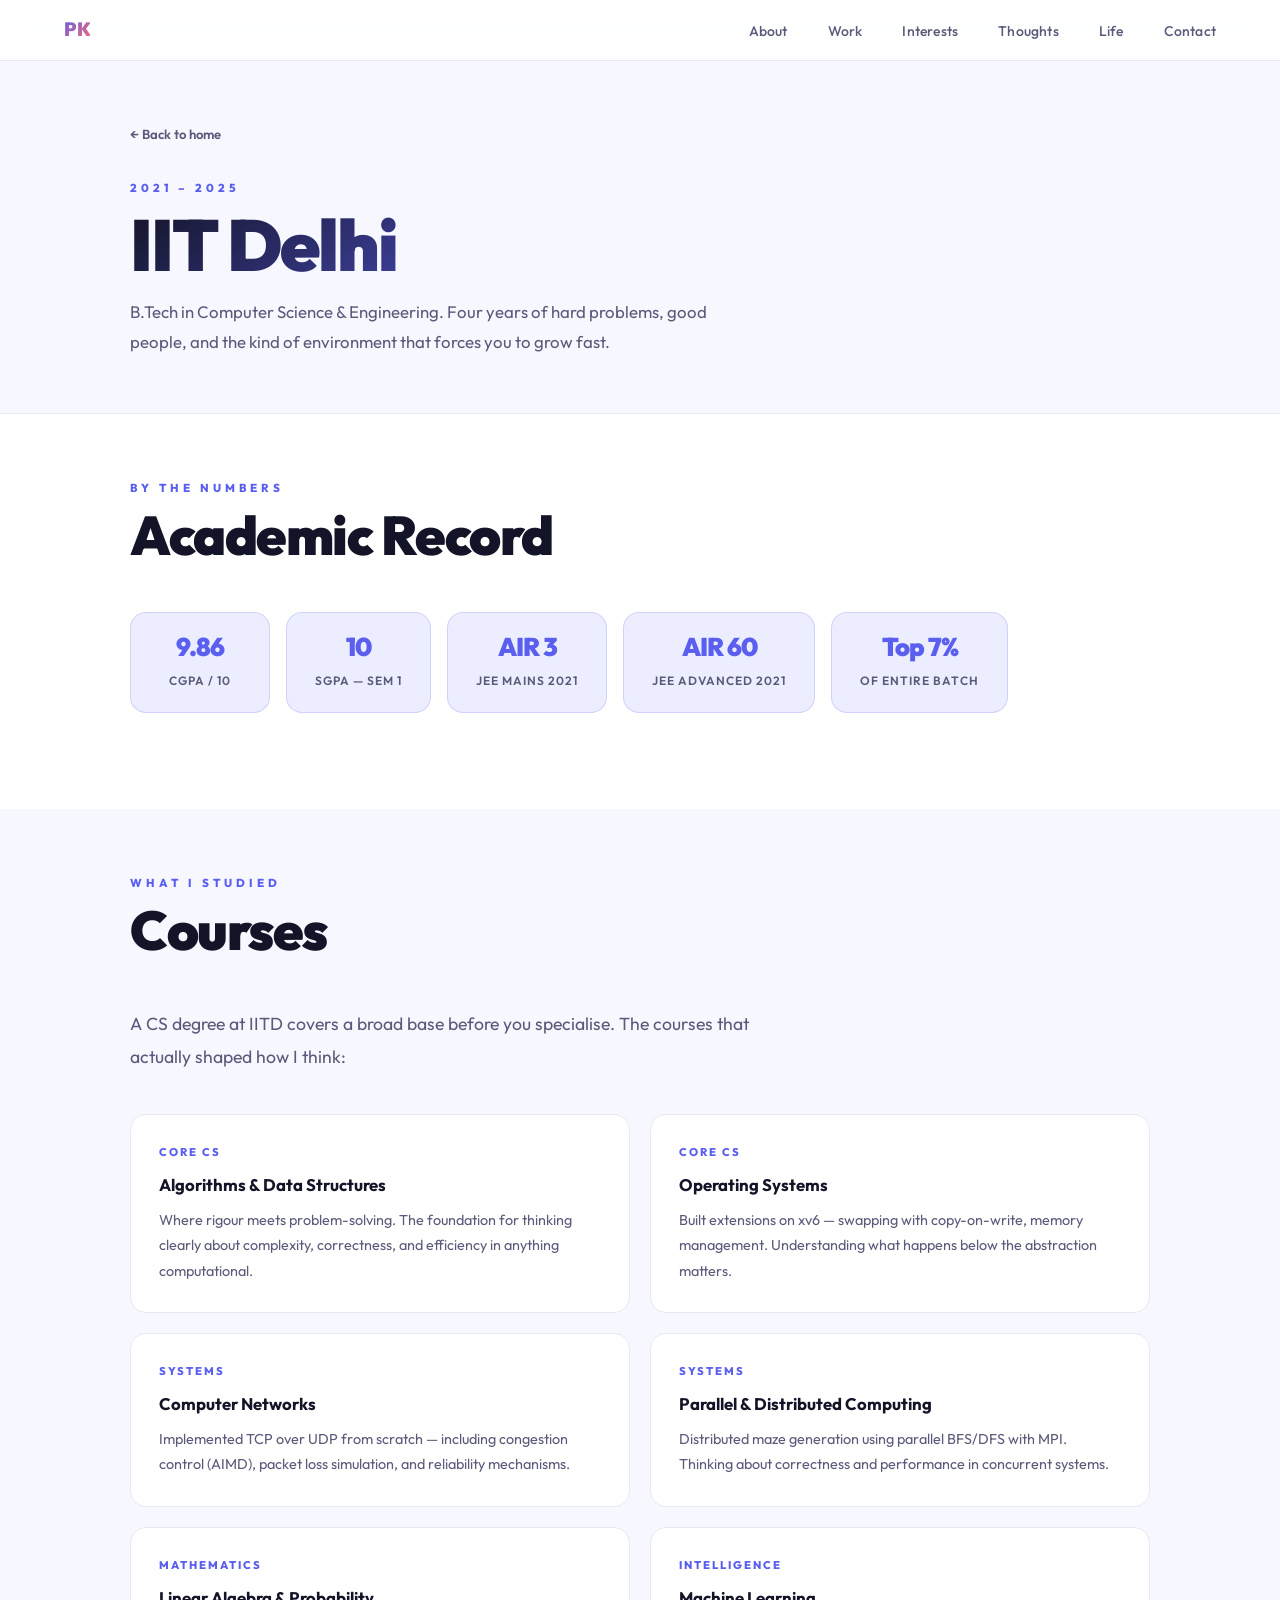
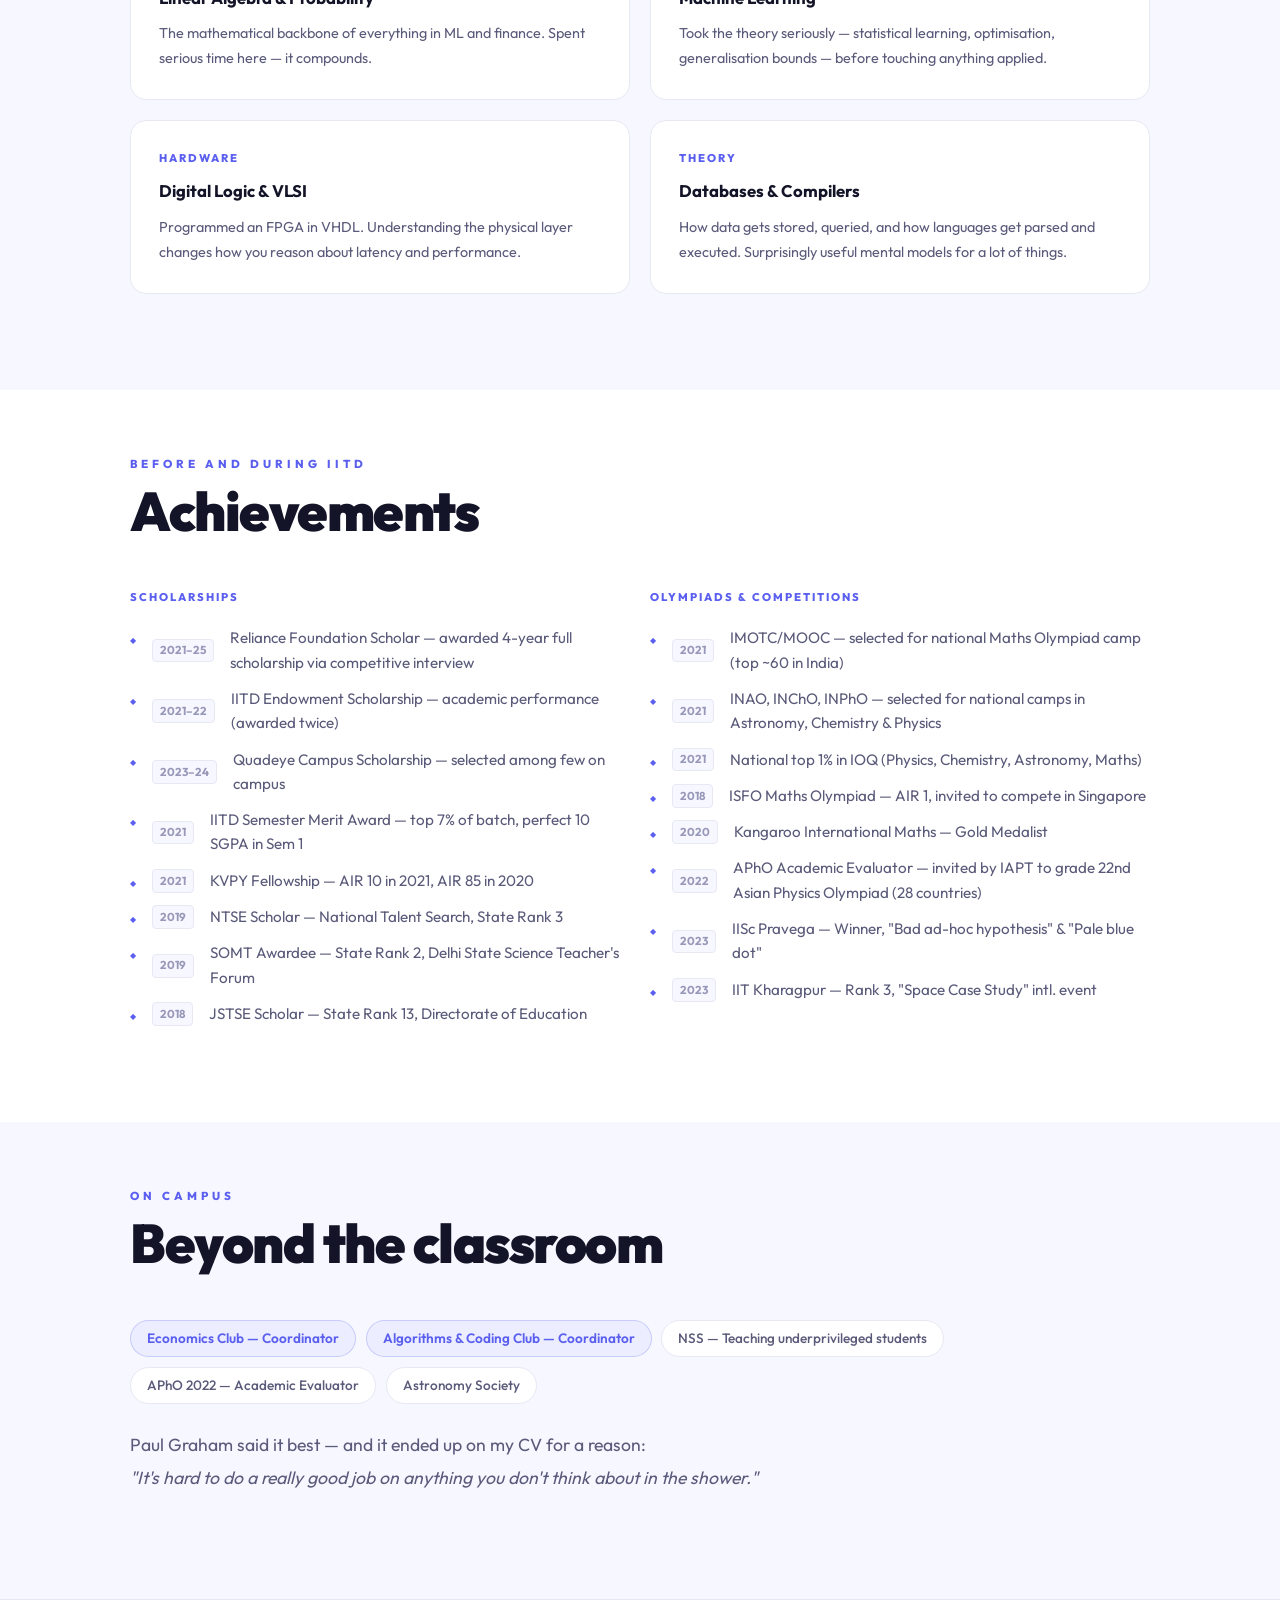
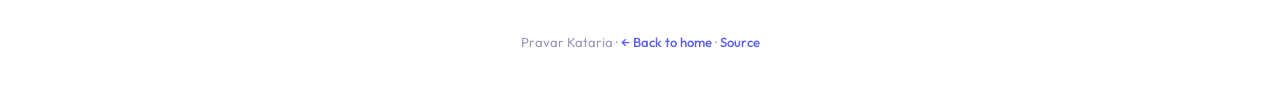
==== iitd.html @ 6df991cb "Add detail pages: iitd, optiver, poker, gaming + fix Amsterdam internship" ====
<!DOCTYPE html>
<html lang="en">
<head>
    <meta charset="UTF-8">
    <meta name="viewport" content="width=device-width, initial-scale=1.0">
    <title>IIT Delhi — Pravar Kataria</title>
    <link rel="preconnect" href="https://fonts.googleapis.com">
    <link rel="preconnect" href="https://fonts.gstatic.com" crossorigin>
    <link href="https://fonts.googleapis.com/css2?family=Outfit:wght@300;400;500;600;700;800;900&family=Lora:ital,wght@0,400;1,400&display=swap" rel="stylesheet">
    <link rel="stylesheet" href="styles.css">
</head>
<body>

    <nav class="navbar navbar--scrolled" id="navbar">
        <a href="index.html" class="nav-logo">PK</a>
        <ul class="nav-links" id="navLinks">
            <li><a href="index.html#about">About</a></li>
            <li><a href="index.html#work">Work</a></li>
            <li><a href="index.html#interests">Interests</a></li>
            <li><a href="index.html#thoughts">Thoughts</a></li>
            <li><a href="index.html#life">Life</a></li>
            <li><a href="index.html#contact">Contact</a></li>
        </ul>
        <button class="nav-toggle" id="navToggle"><span></span><span></span><span></span></button>
    </nav>

    <div class="detail-hero">
        <div class="container">
            <a href="index.html" class="back-link">← Back to home</a>
            <div class="detail-hero-eyebrow">2021 – 2025</div>
            <h1 class="detail-hero-title">IIT Delhi</h1>
            <p class="detail-hero-sub">B.Tech in Computer Science & Engineering. Four years of hard problems, good people, and the kind of environment that forces you to grow fast.</p>
        </div>
    </div>

    <!-- NUMBERS -->
    <div class="detail-section">
        <div class="container">
            <div class="section-eyebrow">By the numbers</div>
            <h2 class="section-heading">Academic Record</h2>
            <div class="stat-row">
                <div class="stat-chip reveal">
                    <span class="stat-chip-val">9.86</span>
                    <span class="stat-chip-label">CGPA / 10</span>
                </div>
                <div class="stat-chip reveal">
                    <span class="stat-chip-val">10</span>
                    <span class="stat-chip-label">SGPA — Sem 1</span>
                </div>
                <div class="stat-chip reveal">
                    <span class="stat-chip-val">AIR 3</span>
                    <span class="stat-chip-label">JEE Mains 2021</span>
                </div>
                <div class="stat-chip reveal">
                    <span class="stat-chip-val">AIR 60</span>
                    <span class="stat-chip-label">JEE Advanced 2021</span>
                </div>
                <div class="stat-chip reveal">
                    <span class="stat-chip-val">Top 7%</span>
                    <span class="stat-chip-label">of entire batch</span>
                </div>
            </div>
        </div>
    </div>

    <!-- COURSES -->
    <div class="detail-section-alt">
        <div class="container">
            <div class="section-eyebrow">What I studied</div>
            <h2 class="section-heading">Courses</h2>
            <p class="detail-lead">A CS degree at IITD covers a broad base before you specialise. The courses that actually shaped how I think:</p>

            <div class="detail-grid-2">
                <div class="detail-card reveal">
                    <div class="detail-card-label">Core CS</div>
                    <h3>Algorithms & Data Structures</h3>
                    <p>Where rigour meets problem-solving. The foundation for thinking clearly about complexity, correctness, and efficiency in anything computational.</p>
                </div>
                <div class="detail-card reveal">
                    <div class="detail-card-label">Core CS</div>
                    <h3>Operating Systems</h3>
                    <p>Built extensions on xv6 — swapping with copy-on-write, memory management. Understanding what happens below the abstraction matters.</p>
                </div>
                <div class="detail-card reveal">
                    <div class="detail-card-label">Systems</div>
                    <h3>Computer Networks</h3>
                    <p>Implemented TCP over UDP from scratch — including congestion control (AIMD), packet loss simulation, and reliability mechanisms.</p>
                </div>
                <div class="detail-card reveal">
                    <div class="detail-card-label">Systems</div>
                    <h3>Parallel & Distributed Computing</h3>
                    <p>Distributed maze generation using parallel BFS/DFS with MPI. Thinking about correctness and performance in concurrent systems.</p>
                </div>
                <div class="detail-card reveal">
                    <div class="detail-card-label">Mathematics</div>
                    <h3>Linear Algebra & Probability</h3>
                    <p>The mathematical backbone of everything in ML and finance. Spent serious time here — it compounds.</p>
                </div>
                <div class="detail-card reveal">
                    <div class="detail-card-label">Intelligence</div>
                    <h3>Machine Learning</h3>
                    <p>Took the theory seriously — statistical learning, optimisation, generalisation bounds — before touching anything applied.</p>
                </div>
                <div class="detail-card reveal">
                    <div class="detail-card-label">Hardware</div>
                    <h3>Digital Logic & VLSI</h3>
                    <p>Programmed an FPGA in VHDL. Understanding the physical layer changes how you reason about latency and performance.</p>
                </div>
                <div class="detail-card reveal">
                    <div class="detail-card-label">Theory</div>
                    <h3>Databases & Compilers</h3>
                    <p>How data gets stored, queried, and how languages get parsed and executed. Surprisingly useful mental models for a lot of things.</p>
                </div>
            </div>
        </div>
    </div>

    <!-- ACHIEVEMENTS -->
    <div class="detail-section">
        <div class="container">
            <div class="section-eyebrow">Before and during IITD</div>
            <h2 class="section-heading">Achievements</h2>
            <div class="detail-grid-2">
                <div>
                    <p class="detail-card-label" style="margin-bottom:1.25rem;">Scholarships</p>
                    <ul class="achievement-list">
                        <li><span class="ach-year">2021–25</span>Reliance Foundation Scholar — awarded 4-year full scholarship via competitive interview</li>
                        <li><span class="ach-year">2021–22</span>IITD Endowment Scholarship — academic performance (awarded twice)</li>
                        <li><span class="ach-year">2023–24</span>Quadeye Campus Scholarship — selected among few on campus</li>
                        <li><span class="ach-year">2021</span>IITD Semester Merit Award — top 7% of batch, perfect 10 SGPA in Sem 1</li>
                        <li><span class="ach-year">2021</span>KVPY Fellowship — AIR 10 in 2021, AIR 85 in 2020</li>
                        <li><span class="ach-year">2019</span>NTSE Scholar — National Talent Search, State Rank 3</li>
                        <li><span class="ach-year">2019</span>SOMT Awardee — State Rank 2, Delhi State Science Teacher's Forum</li>
                        <li><span class="ach-year">2018</span>JSTSE Scholar — State Rank 13, Directorate of Education</li>
                    </ul>
                </div>
                <div>
                    <p class="detail-card-label" style="margin-bottom:1.25rem;">Olympiads & Competitions</p>
                    <ul class="achievement-list">
                        <li><span class="ach-year">2021</span>IMOTC/MOOC — selected for national Maths Olympiad camp (top ~60 in India)</li>
                        <li><span class="ach-year">2021</span>INAO, INChO, INPhO — selected for national camps in Astronomy, Chemistry & Physics</li>
                        <li><span class="ach-year">2021</span>National top 1% in IOQ (Physics, Chemistry, Astronomy, Maths)</li>
                        <li><span class="ach-year">2018</span>ISFO Maths Olympiad — AIR 1, invited to compete in Singapore</li>
                        <li><span class="ach-year">2020</span>Kangaroo International Maths — Gold Medalist</li>
                        <li><span class="ach-year">2022</span>APhO Academic Evaluator — invited by IAPT to grade 22nd Asian Physics Olympiad (28 countries)</li>
                        <li><span class="ach-year">2023</span>IISc Pravega — Winner, "Bad ad-hoc hypothesis" &amp; "Pale blue dot"</li>
                        <li><span class="ach-year">2023</span>IIT Kharagpur — Rank 3, "Space Case Study" intl. event</li>
                    </ul>
                </div>
            </div>
        </div>
    </div>

    <!-- ACTIVITIES -->
    <div class="detail-section-alt">
        <div class="container">
            <div class="section-eyebrow">On campus</div>
            <h2 class="section-heading">Beyond the classroom</h2>
            <div class="pill-list">
                <span class="pill pill-accent">Economics Club — Coordinator</span>
                <span class="pill pill-accent">Algorithms & Coding Club — Coordinator</span>
                <span class="pill">NSS — Teaching underprivileged students</span>
                <span class="pill">APhO 2022 — Academic Evaluator</span>
                <span class="pill">Astronomy Society</span>
            </div>
            <p class="detail-lead" style="margin-top:1rem;">Paul Graham said it best — and it ended up on my CV for a reason:<br><em>"It's hard to do a really good job on anything you don't think about in the shower."</em></p>
        </div>
    </div>

    <footer class="footer">
        <p>Pravar Kataria · <a href="index.html">← Back to home</a> · <a href="https://github.com/Sovi11/portfolio" target="_blank" rel="noopener">Source</a></p>
    </footer>

    <script>
        document.getElementById('navToggle').addEventListener('click', () => {
            document.getElementById('navLinks').classList.toggle('open');
            document.getElementById('navToggle').classList.toggle('open');
        });
        const obs = new IntersectionObserver(entries => {
            entries.forEach((e, i) => { if (e.isIntersecting) { setTimeout(() => e.target.classList.add('revealed'), i * 70); obs.unobserve(e.target); } });
        }, { threshold: 0.1 });
        document.querySelectorAll('.reveal').forEach(el => obs.observe(el));
    </script>
</body>
</html>
---- styles.css ----
/* ==============================================
   RESET & BASE
   ============================================== */
*, *::before, *::after { box-sizing: border-box; margin: 0; padding: 0; }

html {
    scroll-behavior: smooth;
    font-size: 16px;
    -webkit-font-smoothing: antialiased;
}

:root {
    --bg:           #ffffff;
    --bg-tint:      #F6F7FF;
    --bg-contact:   #FFF8F5;

    --primary:      #5B5FEF;
    --primary-soft: #ECEEFF;
    --primary-glow: rgba(91, 95, 239, 0.18);

    --coral:        #FF6B6B;
    --coral-soft:   rgba(255, 107, 107, 0.12);

    --mint:         #00C9A7;
    --mint-soft:    rgba(0, 201, 167, 0.15);

    --amber:        #FFB347;

    --text:         #141428;
    --text-muted:   #5A5A7A;
    --text-light:   #9898B8;

    --border:       #E8E8F4;
    --border-hover: #C4C4E8;

    --radius-sm:    10px;
    --radius:       16px;
    --radius-lg:    24px;

    --shadow-sm:    0 2px 12px rgba(91, 95, 239, 0.07);
    --shadow:       0 6px 28px rgba(91, 95, 239, 0.10);
    --shadow-hover: 0 12px 44px rgba(91, 95, 239, 0.18);

    --font:         'Outfit', sans-serif;
    --font-serif:   'Lora', serif;

    --nav-h:        72px;
}

body {
    font-family: var(--font);
    background: var(--bg);
    color: var(--text);
    line-height: 1.65;
    overflow-x: hidden;
}

/* ==============================================
   NAVBAR
   ============================================== */
.navbar {
    position: fixed;
    inset: 0 0 auto 0;
    z-index: 900;
    display: flex;
    align-items: center;
    justify-content: space-between;
    height: var(--nav-h);
    padding: 0 4rem;
    transition: background 0.35s ease, box-shadow 0.35s ease, height 0.35s ease;
}

.navbar--scrolled {
    height: 60px;
    background: rgba(255, 255, 255, 0.88);
    backdrop-filter: blur(18px);
    -webkit-backdrop-filter: blur(18px);
    box-shadow: 0 1px 0 var(--border);
}

.nav-logo {
    font-size: 1.2rem;
    font-weight: 900;
    letter-spacing: -0.5px;
    text-decoration: none;
    background: linear-gradient(135deg, var(--primary) 0%, var(--coral) 100%);
    -webkit-background-clip: text;
    -webkit-text-fill-color: transparent;
    background-clip: text;
}

.nav-links {
    display: flex;
    list-style: none;
    gap: 2.5rem;
}

.nav-links a {
    text-decoration: none;
    font-size: 0.875rem;
    font-weight: 500;
    color: var(--text-muted);
    letter-spacing: 0.2px;
    transition: color 0.2s;
    position: relative;
}

.nav-links a::after {
    content: '';
    position: absolute;
    bottom: -3px;
    left: 0;
    width: 0;
    height: 2px;
    background: var(--primary);
    border-radius: 2px;
    transition: width 0.25s ease;
}

.nav-links a:hover { color: var(--primary); }
.nav-links a:hover::after { width: 100%; }

.nav-toggle {
    display: none;
    flex-direction: column;
    gap: 5px;
    background: none;
    border: none;
    cursor: pointer;
    padding: 4px;
}

.nav-toggle span {
    display: block;
    width: 22px;
    height: 2px;
    background: var(--text);
    border-radius: 2px;
    transition: transform 0.3s ease, opacity 0.3s ease;
}

.nav-toggle.open span:nth-child(1) { transform: translateY(7px) rotate(45deg); }
.nav-toggle.open span:nth-child(2) { opacity: 0; }
.nav-toggle.open span:nth-child(3) { transform: translateY(-7px) rotate(-45deg); }

/* ==============================================
   HERO
   ============================================== */
.hero {
    min-height: 100vh;
    display: flex;
    align-items: center;
    justify-content: center;
    position: relative;
    overflow: hidden;
    padding: calc(var(--nav-h) + 2rem) 2rem 5rem;
}

/* Animated colour blobs */
.hero-blobs {
    position: absolute;
    inset: 0;
    pointer-events: none;
    z-index: 0;
}

.blob {
    position: absolute;
    border-radius: 50%;
    filter: blur(90px);
    animation: blobFloat 12s ease-in-out infinite;
}

.blob-1 {
    width: 700px; height: 700px;
    background: radial-gradient(circle, rgba(91,95,239,0.22), transparent 65%);
    top: -220px; right: -180px;
    animation-delay: 0s;
    animation-duration: 14s;
}
.blob-2 {
    width: 500px; height: 500px;
    background: radial-gradient(circle, rgba(255,107,107,0.18), transparent 65%);
    bottom: -150px; left: -100px;
    animation-delay: -5s;
    animation-duration: 11s;
}
.blob-3 {
    width: 350px; height: 350px;
    background: radial-gradient(circle, rgba(0,201,167,0.16), transparent 65%);
    top: 45%; left: 35%;
    animation-delay: -9s;
    animation-duration: 9s;
}

@keyframes blobFloat {
    0%, 100% { transform: translate(0,0) scale(1); }
    33%       { transform: translate(40px,-40px) scale(1.06); }
    66%       { transform: translate(-30px,25px) scale(0.94); }
}

.hero-content {
    position: relative;
    z-index: 1;
    text-align: center;
    max-width: 860px;
}

.hero-eyebrow {
    font-size: 0.8rem;
    font-weight: 700;
    letter-spacing: 4px;
    text-transform: uppercase;
    color: var(--primary);
    margin-bottom: 1.25rem;
    opacity: 0;
    animation: riseUp 0.8s cubic-bezier(.22,1,.36,1) 0.15s forwards;
}

.hero-name {
    font-size: clamp(4rem, 10vw, 7.5rem);
    font-weight: 900;
    line-height: 0.95;
    letter-spacing: -3px;
    background: linear-gradient(145deg, #141428 0%, var(--primary) 45%, var(--coral) 100%);
    -webkit-background-clip: text;
    -webkit-text-fill-color: transparent;
    background-clip: text;
    margin-bottom: 1.5rem;
    opacity: 0;
    animation: riseUp 0.9s cubic-bezier(.22,1,.36,1) 0.3s forwards;
}

.hero-role-wrap {
    display: inline-flex;
    align-items: center;
    gap: 0.75rem;
    background: var(--primary-soft);
    border: 1px solid rgba(91,95,239,0.2);
    border-radius: 50px;
    padding: 0.5rem 1.25rem;
    margin-bottom: 1.75rem;
    opacity: 0;
    animation: riseUp 0.8s cubic-bezier(.22,1,.36,1) 0.5s forwards;
}

.hero-role-badge {
    font-size: 0.875rem;
    font-weight: 700;
    color: var(--primary);
}

.hero-role-divider {
    color: var(--border-hover);
    font-weight: 300;
}

.hero-role-company {
    font-size: 0.875rem;
    font-weight: 500;
    color: var(--text-muted);
}

.hero-tagline {
    font-family: var(--font-serif);
    font-size: clamp(1rem, 2vw, 1.2rem);
    color: var(--text-muted);
    line-height: 1.85;
    margin-bottom: 2.75rem;
    opacity: 0;
    animation: riseUp 0.8s cubic-bezier(.22,1,.36,1) 0.65s forwards;
}

.hero-tagline em { color: var(--text); font-style: italic; }

.hero-actions {
    display: flex;
    gap: 1rem;
    justify-content: center;
    flex-wrap: wrap;
    opacity: 0;
    animation: riseUp 0.8s cubic-bezier(.22,1,.36,1) 0.8s forwards;
}

/* Buttons */
.btn {
    display: inline-flex;
    align-items: center;
    gap: 0.5rem;
    padding: 0.875rem 2rem;
    border-radius: 50px;
    font-family: var(--font);
    font-size: 0.9rem;
    font-weight: 600;
    text-decoration: none;
    transition: all 0.28s cubic-bezier(.22,1,.36,1);
    cursor: pointer;
    border: none;
}

.btn-primary {
    background: linear-gradient(135deg, var(--primary), #8B5CF6);
    color: #fff;
    box-shadow: 0 8px 28px rgba(91,95,239,0.32);
}

.btn-primary:hover {
    transform: translateY(-3px);
    box-shadow: 0 14px 36px rgba(91,95,239,0.44);
}

.btn-outline {
    background: transparent;
    color: var(--text);
    border: 2px solid var(--border);
}

.btn-outline:hover {
    border-color: var(--primary);
    color: var(--primary);
    transform: translateY(-3px);
    background: var(--primary-soft);
}

/* Scroll hint */
.hero-scroll-hint {
    position: absolute;
    bottom: 2rem;
    left: 50%;
    transform: translateX(-50%);
    display: flex;
    flex-direction: column;
    align-items: center;
    gap: 0.5rem;
    opacity: 0;
    animation: fadeIn 1s ease 1.4s forwards;
}

.hero-scroll-hint span {
    font-size: 0.65rem;
    letter-spacing: 4px;
    text-transform: uppercase;
    color: var(--text-light);
}

.scroll-bar {
    width: 1px;
    height: 48px;
    background: linear-gradient(to bottom, var(--primary), transparent);
    animation: scrollPulse 2.2s ease-in-out infinite;
}

@keyframes scrollPulse {
    0%,100% { transform: scaleY(1); opacity: 0.9; }
    50%      { transform: scaleY(0.4); opacity: 0.3; }
}

/* ==============================================
   SECTIONS — shared
   ============================================== */
.section { padding: 7rem 2rem; }
.section-tinted { background: var(--bg-tint); }
.section-contact { background: linear-gradient(160deg, var(--primary-soft) 0%, var(--bg-contact) 100%); }

.container {
    max-width: 1020px;
    margin: 0 auto;
}

.section-eyebrow {
    font-size: 0.72rem;
    font-weight: 800;
    letter-spacing: 4px;
    text-transform: uppercase;
    color: var(--primary);
    margin-bottom: 0.6rem;
}

.section-heading {
    font-size: clamp(2.2rem, 5vw, 3.4rem);
    font-weight: 900;
    letter-spacing: -1.5px;
    color: var(--text);
    margin-bottom: 3rem;
    line-height: 1.05;
}

.section-lead {
    font-size: 1.075rem;
    color: var(--text-muted);
    max-width: 580px;
    line-height: 1.85;
    margin-bottom: 3rem;
    margin-top: -1.5rem;
}

/* Scroll reveal */
.reveal {
    opacity: 0;
    transform: translateY(28px);
    transition: opacity 0.6s cubic-bezier(.22,1,.36,1), transform 0.6s cubic-bezier(.22,1,.36,1);
}

.reveal.revealed {
    opacity: 1;
    transform: translateY(0);
}

/* ==============================================
   ABOUT
   ============================================== */
.about-layout {
    display: grid;
    grid-template-columns: 1.6fr 1fr;
    gap: 4rem;
    align-items: start;
}

.about-body p {
    font-size: 1.05rem;
    color: var(--text-muted);
    line-height: 1.9;
    margin-bottom: 1.3rem;
}

.about-body p:last-child { margin-bottom: 0; }

.about-cards {
    display: flex;
    flex-direction: column;
    gap: 1rem;
}

.info-card {
    display: flex;
    align-items: center;
    gap: 1rem;
    background: var(--bg);
    border: 1px solid var(--border);
    border-radius: var(--radius);
    padding: 1.25rem 1.4rem;
    transition: all 0.3s cubic-bezier(.22,1,.36,1);
}

.info-card:hover {
    border-color: var(--primary);
    box-shadow: var(--shadow);
    transform: translateX(6px);
}

.info-card-icon { font-size: 1.4rem; flex-shrink: 0; }

.info-card-title {
    font-size: 0.95rem;
    font-weight: 700;
    color: var(--text);
    margin-bottom: 0.15rem;
}

.info-card-sub {
    font-size: 0.8rem;
    color: var(--text-muted);
}

/* ==============================================
   TIMELINE
   ============================================== */
.timeline {
    display: flex;
    flex-direction: column;
    gap: 0;
}

.tl-item {
    display: grid;
    grid-template-columns: 32px 1fr;
    gap: 0 1.5rem;
    position: relative;
}

.tl-spine {
    display: flex;
    flex-direction: column;
    align-items: center;
    padding-top: 6px;
}

.tl-dot {
    width: 14px;
    height: 14px;
    border-radius: 50%;
    background: var(--text-light);
    border: 2px solid var(--bg-tint);
    flex-shrink: 0;
    box-shadow: 0 0 0 3px rgba(150,150,200,0.15);
    transition: all 0.3s ease;
    z-index: 1;
}

.tl-dot-active {
    background: var(--primary);
    box-shadow: 0 0 0 4px rgba(91,95,239,0.2);
}

.tl-dot-edu {
    background: var(--mint);
    box-shadow: 0 0 0 4px var(--mint-soft);
}

.tl-line {
    width: 2px;
    flex: 1;
    min-height: 1.5rem;
    background: linear-gradient(to bottom, var(--border), transparent);
    margin: 4px 0;
}

.tl-card {
    background: var(--bg);
    border: 1px solid var(--border);
    border-radius: var(--radius);
    padding: 1.75rem 2rem;
    margin-bottom: 1.5rem;
    transition: all 0.3s cubic-bezier(.22,1,.36,1);
}

.tl-card:hover {
    border-color: var(--primary);
    box-shadow: var(--shadow-hover);
    transform: translateX(4px);
}

.tl-item:hover .tl-dot { transform: scale(1.25); }

.tl-header {
    display: flex;
    justify-content: space-between;
    align-items: flex-start;
    gap: 1rem;
    margin-bottom: 0.6rem;
    flex-wrap: wrap;
}

.tl-header > div {
    display: flex;
    align-items: center;
    gap: 0.75rem;
    flex-wrap: wrap;
}

.tl-company {
    font-size: 0.78rem;
    font-weight: 800;
    text-transform: uppercase;
    letter-spacing: 1.5px;
    color: var(--primary);
}

.tl-company-edu { color: var(--mint); }

.tl-location {
    font-size: 0.76rem;
    color: var(--text-light);
    background: var(--primary-soft);
    padding: 0.2rem 0.7rem;
    border-radius: 50px;
}

.tl-period {
    font-size: 0.78rem;
    color: var(--text-light);
    white-space: nowrap;
}

.tl-role {
    font-size: 1.15rem;
    font-weight: 700;
    color: var(--text);
    margin-bottom: 0.3rem;
}

.tl-team {
    font-size: 0.85rem;
    font-weight: 600;
    color: var(--mint);
    margin-bottom: 0.75rem;
}

.tl-desc {
    font-size: 0.93rem;
    color: var(--text-muted);
    line-height: 1.75;
}

/* ==============================================
   INTERESTS
   ============================================== */
.interests-grid {
    display: grid;
    grid-template-columns: repeat(3, 1fr);
    gap: 1.5rem;
}

.interest-card {
    background: var(--bg);
    border: 1px solid var(--border);
    border-radius: var(--radius-lg);
    padding: 2.25rem 2rem;
    transition: all 0.35s cubic-bezier(.22,1,.36,1);
}

.interest-card:hover {
    border-color: var(--primary);
    box-shadow: var(--shadow-hover);
    transform: translateY(-6px);
}

.interest-card-highlight {
    background: linear-gradient(145deg, var(--primary-soft) 0%, #fff 80%);
    border-color: rgba(91,95,239,0.25);
}

.interest-glyph {
    font-size: 2rem;
    color: var(--primary);
    margin-bottom: 1.25rem;
    display: block;
    line-height: 1;
}

.interest-card h3 {
    font-size: 1.1rem;
    font-weight: 700;
    color: var(--text);
    margin-bottom: 0.8rem;
}

.interest-card p {
    font-size: 0.92rem;
    color: var(--text-muted);
    line-height: 1.8;
}

/* ==============================================
   BLOG / THOUGHTS
   ============================================== */
.blog-grid {
    display: grid;
    grid-template-columns: repeat(3, 1fr);
    gap: 1.5rem;
}

.blog-card {
    background: var(--bg);
    border: 1px solid var(--border);
    border-radius: var(--radius);
    padding: 1.75rem;
    display: flex;
    flex-direction: column;
    gap: 0.85rem;
    transition: all 0.3s cubic-bezier(.22,1,.36,1);
    cursor: default;
}

.blog-card:hover {
    border-color: var(--coral);
    box-shadow: 0 10px 40px rgba(255,107,107,0.12);
    transform: translateY(-5px);
}

.blog-tag {
    display: inline-block;
    font-size: 0.68rem;
    font-weight: 800;
    letter-spacing: 2px;
    text-transform: uppercase;
    color: var(--coral);
    background: var(--coral-soft);
    padding: 0.22rem 0.75rem;
    border-radius: 50px;
    width: fit-content;
}

.blog-card h3 {
    font-size: 1rem;
    font-weight: 700;
    color: var(--text);
    line-height: 1.45;
}

.blog-card p {
    font-size: 0.875rem;
    color: var(--text-muted);
    line-height: 1.75;
    flex: 1;
}

.blog-arrow {
    font-size: 1.1rem;
    color: var(--text-light);
    transition: transform 0.2s ease, color 0.2s ease;
    margin-top: auto;
}

.blog-card:hover .blog-arrow {
    transform: translateX(5px);
    color: var(--coral);
}

/* ==============================================
   HOBBIES / LIFE
   ============================================== */
.hobbies-grid {
    display: grid;
    grid-template-columns: repeat(4, 1fr);
    gap: 1.25rem;
}

.hobby-card {
    background: var(--bg);
    border: 1px solid var(--border);
    border-radius: var(--radius);
    padding: 1.75rem 1.5rem;
    text-align: center;
    transition: all 0.3s cubic-bezier(.22,1,.36,1);
}

.hobby-card:hover {
    border-color: var(--primary);
    box-shadow: var(--shadow);
    transform: translateY(-5px);
}

.hobby-emoji {
    font-size: 2.25rem;
    margin-bottom: 0.9rem;
    display: block;
}

.hobby-card h3 {
    font-size: 0.95rem;
    font-weight: 700;
    color: var(--text);
    margin-bottom: 0.5rem;
}

.hobby-card p {
    font-size: 0.82rem;
    color: var(--text-muted);
    line-height: 1.65;
}

/* ==============================================
   CONTACT
   ============================================== */
.contact-box {
    background: rgba(255,255,255,0.75);
    border: 1px solid var(--border);
    border-radius: var(--radius);
    padding: 1.75rem 2rem;
    margin-bottom: 2.5rem;
    display: flex;
    flex-direction: column;
    gap: 1.1rem;
    backdrop-filter: blur(8px);
}

.contact-row {
    display: flex;
    align-items: center;
    gap: 1rem;
    flex-wrap: wrap;
}

.contact-key {
    font-size: 0.72rem;
    font-weight: 800;
    text-transform: uppercase;
    letter-spacing: 2px;
    color: var(--text-light);
    min-width: 55px;
}

.contact-val {
    font-family: 'Courier New', 'Courier', monospace;
    font-size: 0.9rem;
    color: var(--text);
    background: var(--bg-tint);
    border: 1px solid var(--border);
    border-radius: var(--radius-sm);
    padding: 0.3rem 0.8rem;
    letter-spacing: 0.5px;
}

.contact-hint {
    font-size: 0.75rem;
    color: var(--text-light);
    font-style: italic;
}

.socials {
    display: flex;
    gap: 0.875rem;
    flex-wrap: wrap;
}

.social-pill {
    display: inline-flex;
    align-items: center;
    gap: 0.55rem;
    padding: 0.7rem 1.4rem;
    background: rgba(255,255,255,0.85);
    border: 1px solid var(--border);
    border-radius: 50px;
    text-decoration: none;
    color: var(--text-muted);
    font-size: 0.875rem;
    font-weight: 600;
    transition: all 0.25s cubic-bezier(.22,1,.36,1);
    backdrop-filter: blur(6px);
}

.social-pill:hover {
    border-color: var(--primary);
    color: var(--primary);
    background: var(--primary-soft);
    transform: translateY(-3px);
    box-shadow: 0 6px 20px rgba(91,95,239,0.15);
}

/* ==============================================
   DETAIL LINK
   ============================================== */
.detail-link {
    display: inline-flex;
    align-items: center;
    gap: 0.3rem;
    margin-top: 1rem;
    font-size: 0.82rem;
    font-weight: 600;
    color: var(--primary);
    text-decoration: none;
    letter-spacing: 0.2px;
    transition: gap 0.2s ease, opacity 0.2s ease;
    opacity: 0.75;
}

.detail-link:hover {
    gap: 0.55rem;
    opacity: 1;
}

/* ==============================================
   DETAIL PAGES — shared
   ============================================== */
.detail-hero {
    padding: calc(var(--nav-h) + 3rem) 2rem 3.5rem;
    background: var(--bg-tint);
    border-bottom: 1px solid var(--border);
}

.back-link {
    display: inline-flex;
    align-items: center;
    gap: 0.4rem;
    font-size: 0.82rem;
    font-weight: 600;
    color: var(--text-muted);
    text-decoration: none;
    margin-bottom: 2rem;
    transition: color 0.2s, gap 0.2s;
}

.back-link:hover { color: var(--primary); gap: 0.6rem; }

.detail-hero-eyebrow {
    font-size: 0.72rem;
    font-weight: 800;
    letter-spacing: 4px;
    text-transform: uppercase;
    color: var(--primary);
    margin-bottom: 0.75rem;
}

.detail-hero-title {
    font-size: clamp(2.5rem, 6vw, 4.5rem);
    font-weight: 900;
    letter-spacing: -2px;
    line-height: 1.0;
    background: linear-gradient(145deg, #141428 0%, var(--primary) 60%, var(--coral) 100%);
    -webkit-background-clip: text;
    -webkit-text-fill-color: transparent;
    background-clip: text;
    margin-bottom: 1rem;
}

.detail-hero-sub {
    font-size: 1.05rem;
    color: var(--text-muted);
    max-width: 600px;
    line-height: 1.8;
}

.detail-section { padding: 4rem 2rem; }
.detail-section-alt { padding: 4rem 2rem; background: var(--bg-tint); }

.detail-lead {
    font-size: 1.1rem;
    color: var(--text-muted);
    line-height: 1.9;
    max-width: 680px;
    margin-bottom: 2.5rem;
}

.detail-grid-2 {
    display: grid;
    grid-template-columns: 1fr 1fr;
    gap: 1.25rem;
    margin-bottom: 2rem;
}

.detail-card {
    background: var(--bg);
    border: 1px solid var(--border);
    border-radius: var(--radius);
    padding: 1.75rem;
    transition: all 0.3s ease;
}

.detail-card:hover {
    border-color: var(--primary);
    box-shadow: var(--shadow);
    transform: translateY(-3px);
}

.detail-card-label {
    font-size: 0.7rem;
    font-weight: 800;
    text-transform: uppercase;
    letter-spacing: 2px;
    color: var(--primary);
    margin-bottom: 0.6rem;
}

.detail-card h3 {
    font-size: 1.05rem;
    font-weight: 700;
    color: var(--text);
    margin-bottom: 0.6rem;
}

.detail-card p {
    font-size: 0.9rem;
    color: var(--text-muted);
    line-height: 1.75;
}

.stat-row {
    display: flex;
    flex-wrap: wrap;
    gap: 1rem;
    margin-bottom: 2rem;
}

.stat-chip {
    background: var(--primary-soft);
    border: 1px solid rgba(91,95,239,0.2);
    border-radius: var(--radius);
    padding: 1.25rem 1.75rem;
    text-align: center;
    min-width: 140px;
}

.stat-chip-val {
    display: block;
    font-size: 1.6rem;
    font-weight: 900;
    color: var(--primary);
    letter-spacing: -1px;
    line-height: 1.1;
    margin-bottom: 0.3rem;
}

.stat-chip-label {
    font-size: 0.75rem;
    font-weight: 600;
    color: var(--text-muted);
    text-transform: uppercase;
    letter-spacing: 1px;
}

.pill-list {
    display: flex;
    flex-wrap: wrap;
    gap: 0.6rem;
    margin-bottom: 1.5rem;
}

.pill {
    background: var(--bg);
    border: 1px solid var(--border);
    border-radius: 50px;
    padding: 0.4rem 1rem;
    font-size: 0.85rem;
    font-weight: 500;
    color: var(--text-muted);
    transition: all 0.2s;
}

.pill:hover {
    border-color: var(--primary);
    color: var(--primary);
    background: var(--primary-soft);
}

.pill-accent {
    background: var(--primary-soft);
    border-color: rgba(91,95,239,0.25);
    color: var(--primary);
    font-weight: 600;
}

.achievement-list {
    list-style: none;
    display: flex;
    flex-direction: column;
    gap: 0.75rem;
}

.achievement-list li {
    display: flex;
    gap: 1rem;
    align-items: flex-start;
    font-size: 0.95rem;
    color: var(--text-muted);
    line-height: 1.6;
}

.achievement-list li::before {
    content: '◆';
    color: var(--primary);
    font-size: 0.5rem;
    margin-top: 0.5rem;
    flex-shrink: 0;
}

.achievement-list .ach-year {
    font-size: 0.72rem;
    font-weight: 700;
    color: var(--text-light);
    background: var(--bg-tint);
    border: 1px solid var(--border);
    border-radius: 4px;
    padding: 0.1rem 0.45rem;
    white-space: nowrap;
    align-self: center;
    flex-shrink: 0;
}

@media (max-width: 768px) {
    .detail-grid-2 { grid-template-columns: 1fr; }
    .stat-row { gap: 0.75rem; }
}

/* ==============================================
   FOOTER
   ============================================== */
.footer {
    text-align: center;
    padding: 2rem;
    border-top: 1px solid var(--border);
    font-size: 0.82rem;
    color: var(--text-light);
}

.footer a {
    color: var(--primary);
    text-decoration: none;
    font-weight: 500;
}

.footer a:hover { text-decoration: underline; }

/* ==============================================
   ANIMATIONS
   ============================================== */
@keyframes riseUp {
    from { opacity: 0; transform: translateY(36px); }
    to   { opacity: 1; transform: translateY(0); }
}

@keyframes fadeIn {
    from { opacity: 0; }
    to   { opacity: 1; }
}

/* ==============================================
   RESPONSIVE
   ============================================== */
@media (max-width: 900px) {
    .interests-grid,
    .blog-grid { grid-template-columns: 1fr 1fr; }
    .hobbies-grid { grid-template-columns: 1fr 1fr; }
    .about-layout { grid-template-columns: 1fr; gap: 2.5rem; }
}

@media (max-width: 768px) {
    .navbar { padding: 0 1.5rem; }

    .nav-links {
        display: none;
        position: fixed;
        top: 60px;
        left: 0; right: 0;
        background: rgba(255,255,255,0.97);
        backdrop-filter: blur(16px);
        flex-direction: column;
        padding: 2rem 2rem;
        gap: 1.75rem;
        border-bottom: 1px solid var(--border);
        box-shadow: var(--shadow);
    }

    .nav-links.open { display: flex; }
    .nav-toggle { display: flex; }

    .section { padding: 5rem 1.5rem; }

    .hero-name { letter-spacing: -2px; }

    .tl-header { flex-direction: column; gap: 0.5rem; }

    .blog-grid { grid-template-columns: 1fr; }
}

@media (max-width: 520px) {
    .interests-grid { grid-template-columns: 1fr; }
    .hobbies-grid { grid-template-columns: 1fr 1fr; }
    .hero-actions { flex-direction: column; align-items: center; }
    .socials { flex-direction: column; }
    .contact-row { flex-direction: column; align-items: flex-start; }
    .hero-name { letter-spacing: -1px; }
}
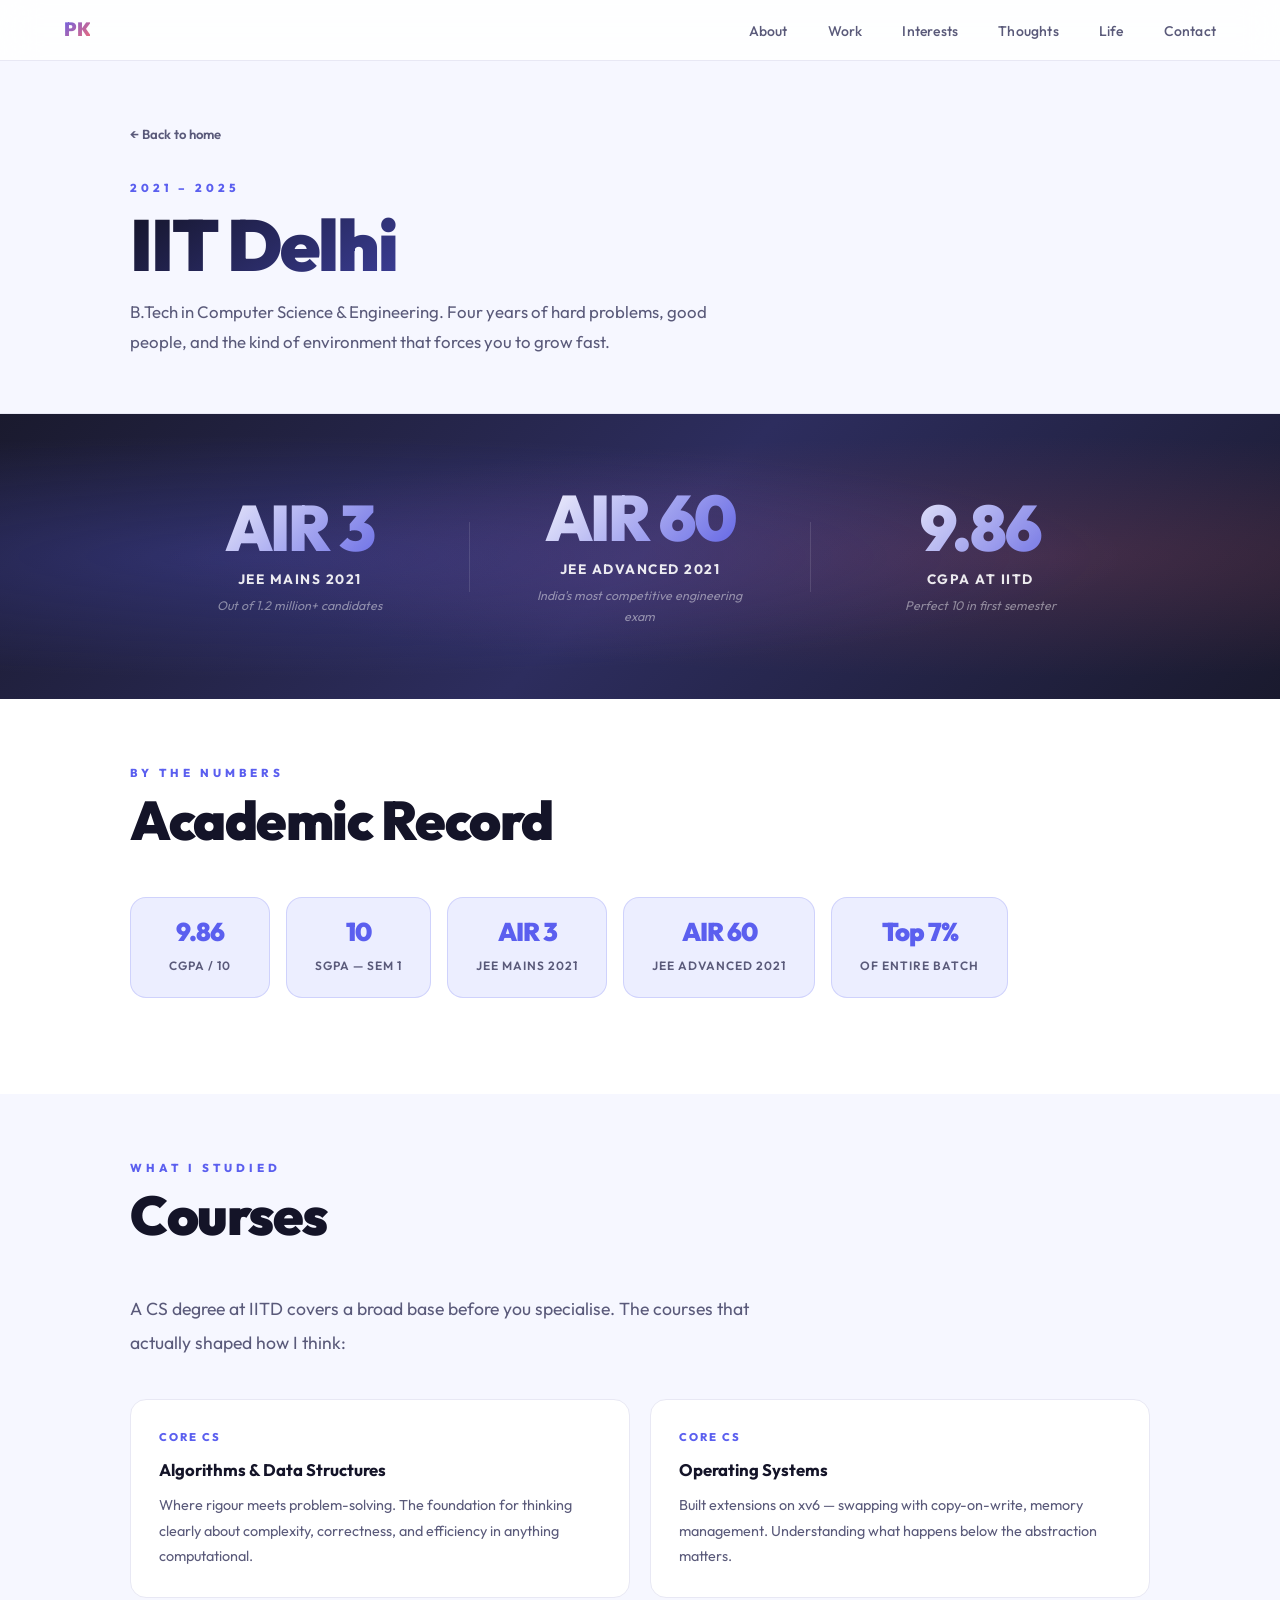
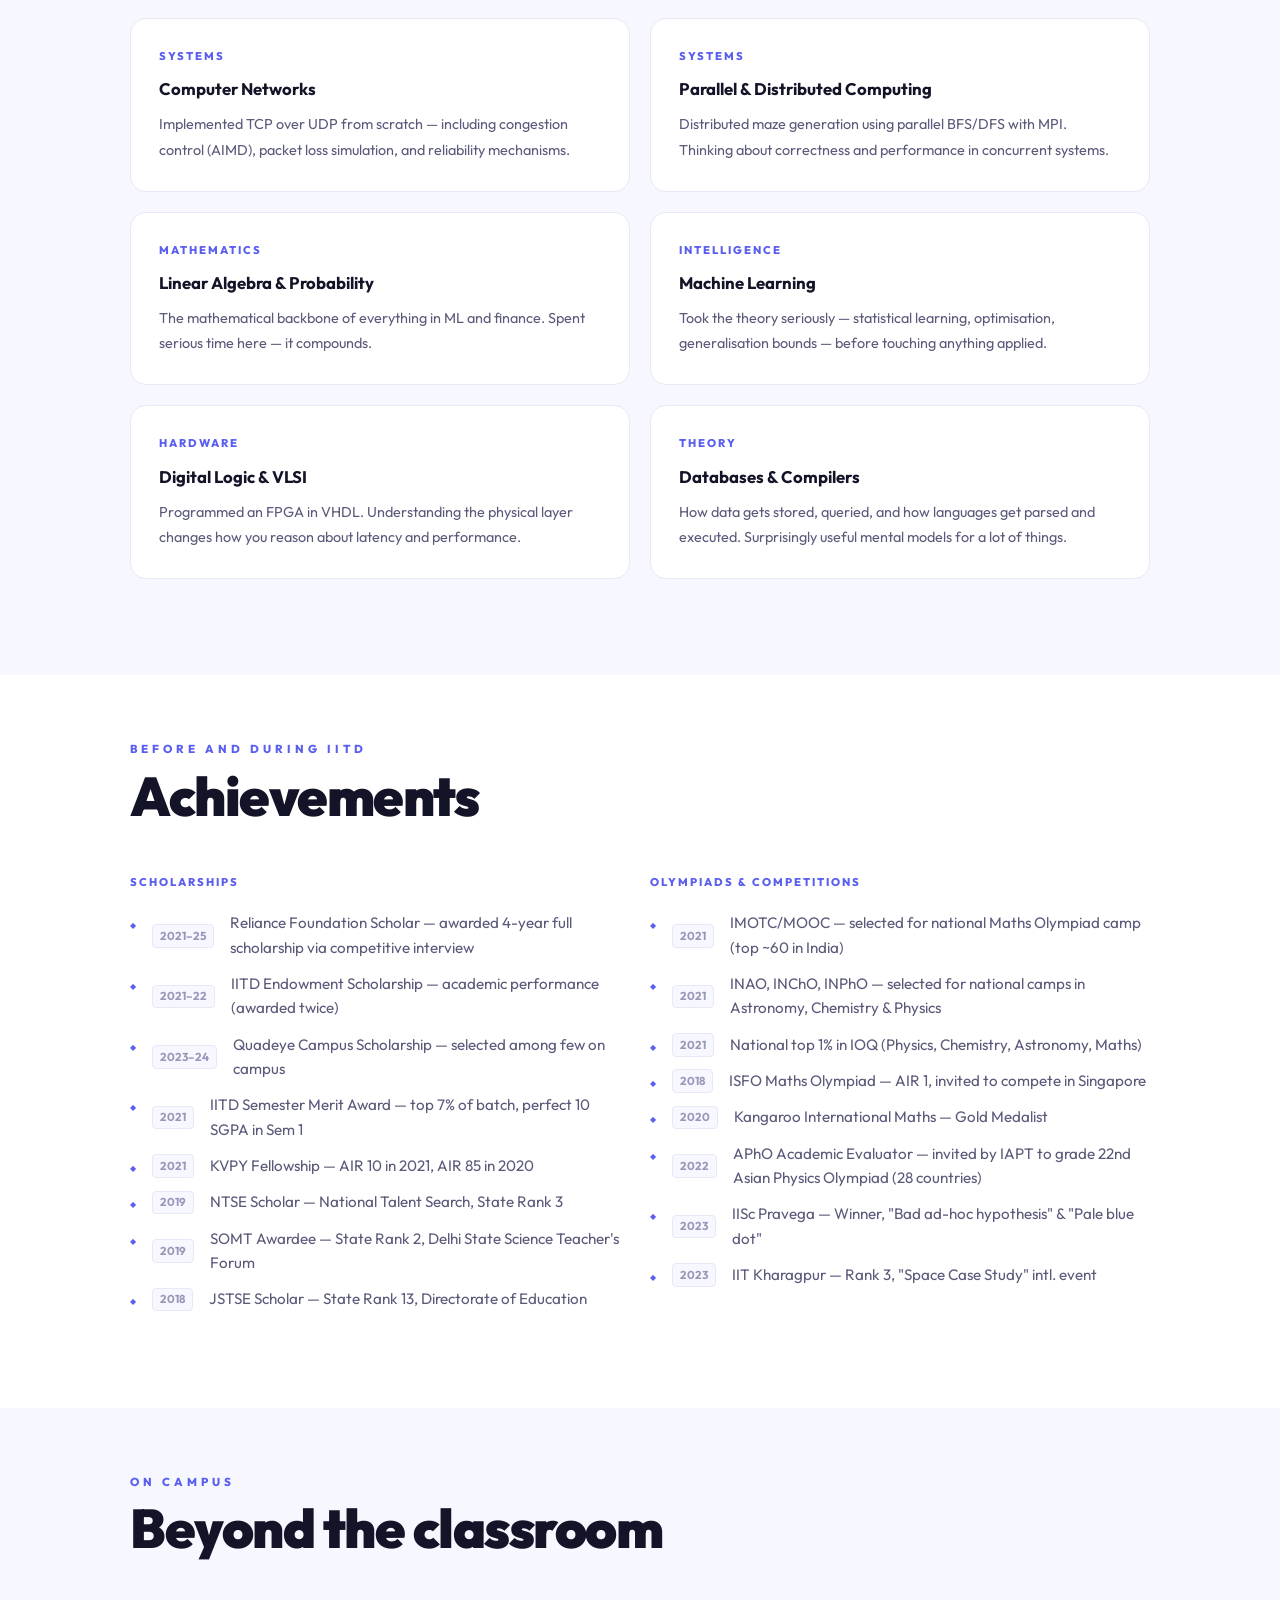
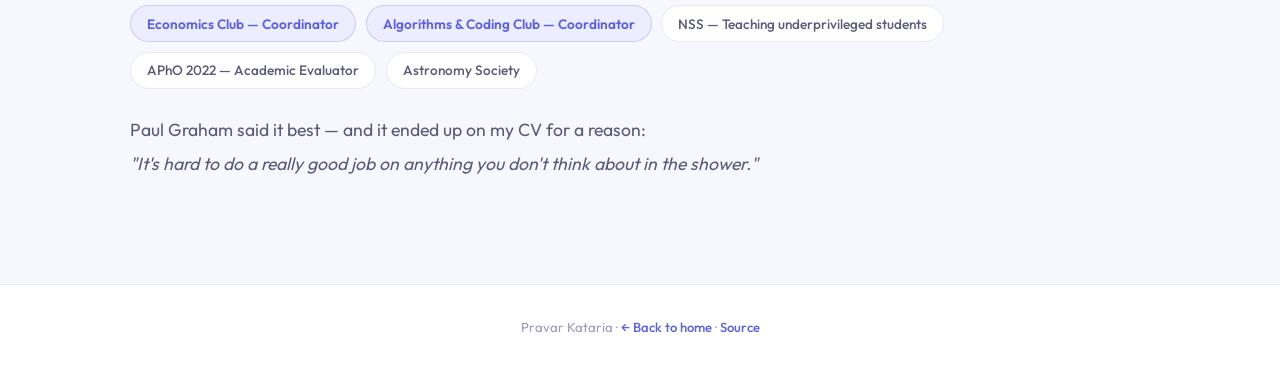
==== commit cdbed90f: "Add JEE banner on IITD page, bouldering detail page" ====
--- a/iitd.html
+++ b/iitd.html
@@ -30,6 +30,31 @@
             <div class="detail-hero-eyebrow">2021 – 2025</div>
             <h1 class="detail-hero-title">IIT Delhi</h1>
             <p class="detail-hero-sub">B.Tech in Computer Science & Engineering. Four years of hard problems, good people, and the kind of environment that forces you to grow fast.</p>
+        </div>
+    </div>
+
+    <!-- JEE CALLOUT -->
+    <div class="jee-banner">
+        <div class="container">
+            <div class="jee-grid">
+                <div class="jee-stat reveal">
+                    <div class="jee-rank">AIR 3</div>
+                    <div class="jee-exam">JEE Mains 2021</div>
+                    <div class="jee-context">Out of 1.2 million+ candidates</div>
+                </div>
+                <div class="jee-divider"></div>
+                <div class="jee-stat reveal">
+                    <div class="jee-rank">AIR 60</div>
+                    <div class="jee-exam">JEE Advanced 2021</div>
+                    <div class="jee-context">India's most competitive engineering exam</div>
+                </div>
+                <div class="jee-divider"></div>
+                <div class="jee-stat reveal">
+                    <div class="jee-rank">9.86</div>
+                    <div class="jee-exam">CGPA at IITD</div>
+                    <div class="jee-context">Perfect 10 in first semester</div>
+                </div>
+            </div>
         </div>
     </div>
 
--- a/styles.css
+++ b/styles.css
@@ -1057,9 +1057,79 @@
     flex-shrink: 0;
 }
 
+/* JEE Banner */
+.jee-banner {
+    background: linear-gradient(135deg, #1A1A2E 0%, #2D2D5E 50%, #1A1A2E 100%);
+    padding: 3.5rem 2rem;
+    position: relative;
+    overflow: hidden;
+}
+
+.jee-banner::before {
+    content: '';
+    position: absolute;
+    inset: 0;
+    background: radial-gradient(ellipse at 20% 50%, rgba(91,95,239,0.25) 0%, transparent 60%),
+                radial-gradient(ellipse at 80% 50%, rgba(255,107,107,0.15) 0%, transparent 60%);
+    pointer-events: none;
+}
+
+.jee-grid {
+    display: flex;
+    align-items: center;
+    justify-content: center;
+    gap: 0;
+    position: relative;
+    z-index: 1;
+    flex-wrap: wrap;
+}
+
+.jee-stat {
+    text-align: center;
+    padding: 1rem 3.5rem;
+    flex: 1;
+    min-width: 180px;
+}
+
+.jee-rank {
+    font-size: clamp(2.5rem, 5vw, 4rem);
+    font-weight: 900;
+    letter-spacing: -2px;
+    line-height: 1;
+    background: linear-gradient(135deg, #ffffff, rgba(91,95,239,0.9));
+    -webkit-background-clip: text;
+    -webkit-text-fill-color: transparent;
+    background-clip: text;
+    margin-bottom: 0.5rem;
+}
+
+.jee-exam {
+    font-size: 0.85rem;
+    font-weight: 700;
+    color: rgba(255,255,255,0.9);
+    text-transform: uppercase;
+    letter-spacing: 1.5px;
+    margin-bottom: 0.35rem;
+}
+
+.jee-context {
+    font-size: 0.78rem;
+    color: rgba(255,255,255,0.45);
+    font-style: italic;
+}
+
+.jee-divider {
+    width: 1px;
+    height: 70px;
+    background: rgba(255,255,255,0.12);
+    flex-shrink: 0;
+}
+
 @media (max-width: 768px) {
     .detail-grid-2 { grid-template-columns: 1fr; }
     .stat-row { gap: 0.75rem; }
+    .jee-divider { display: none; }
+    .jee-stat { padding: 1rem 1.5rem; min-width: 140px; }
 }
 
 /* ==============================================
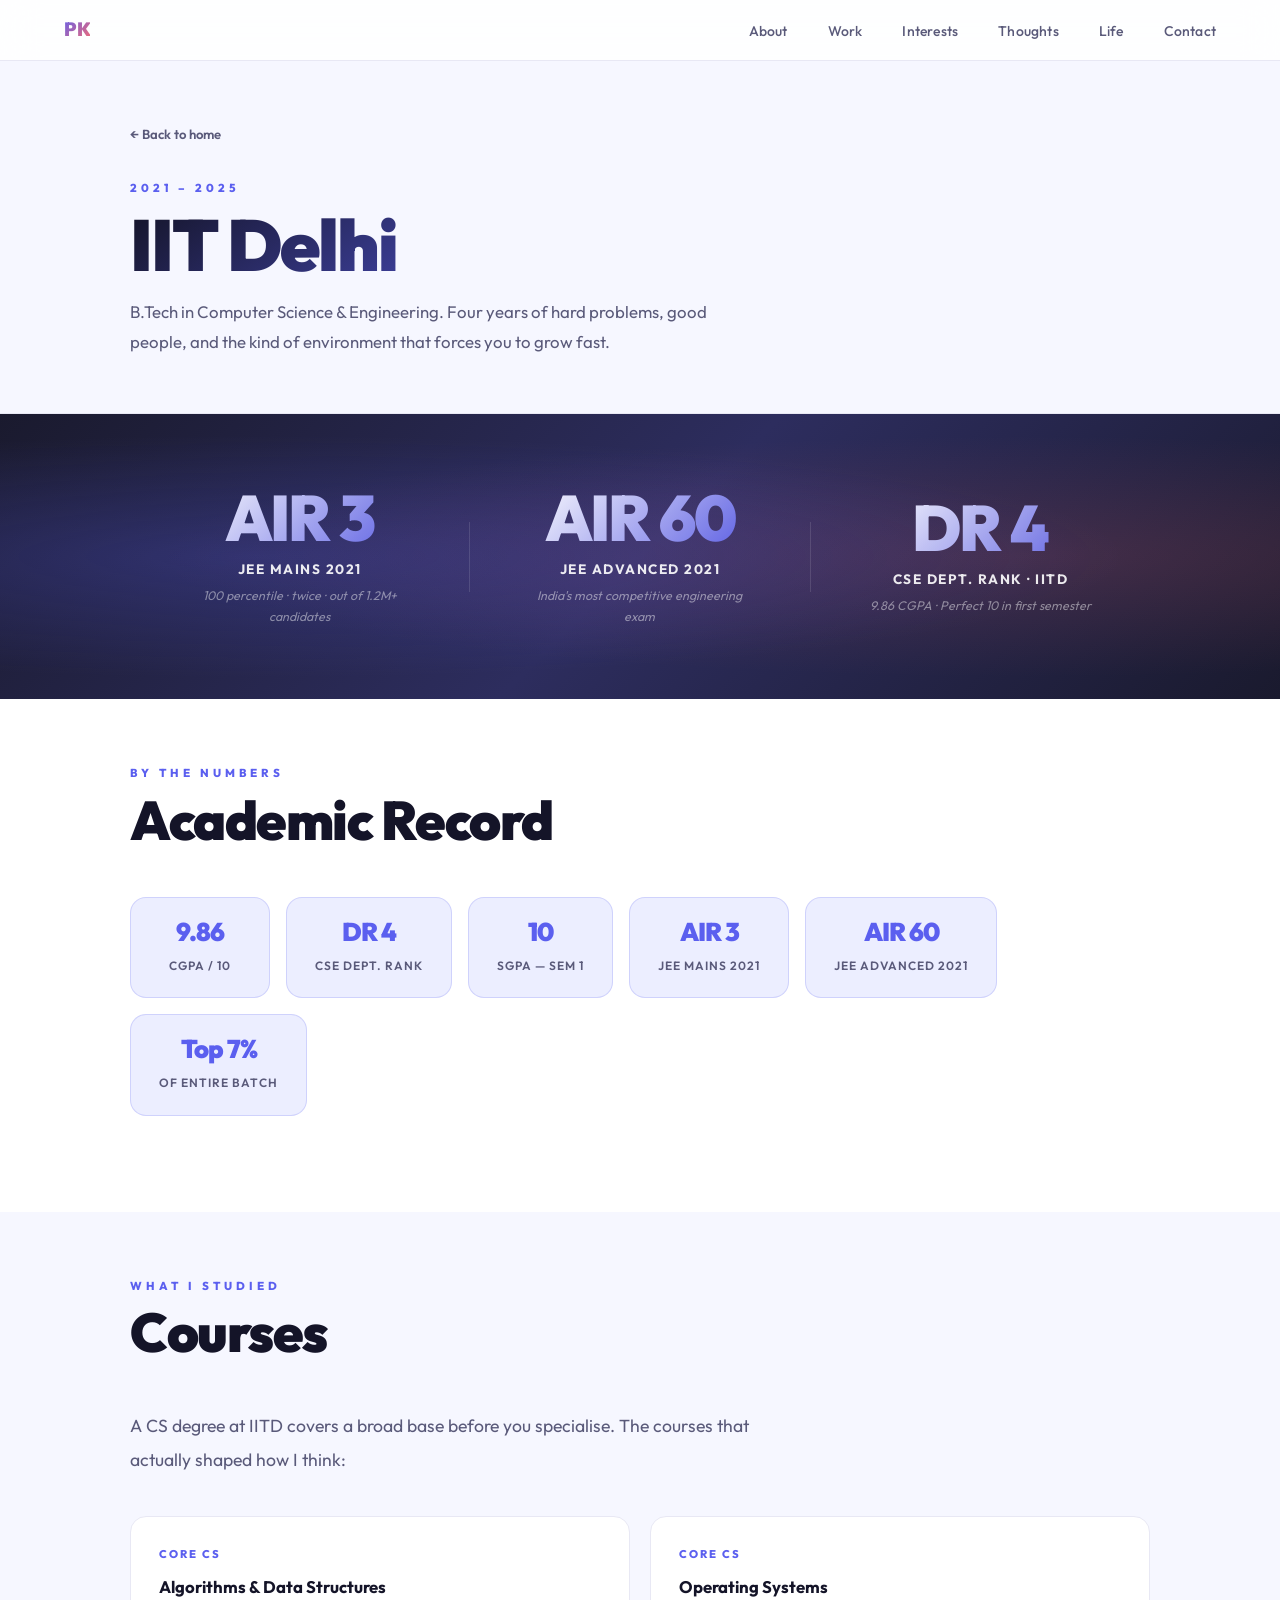
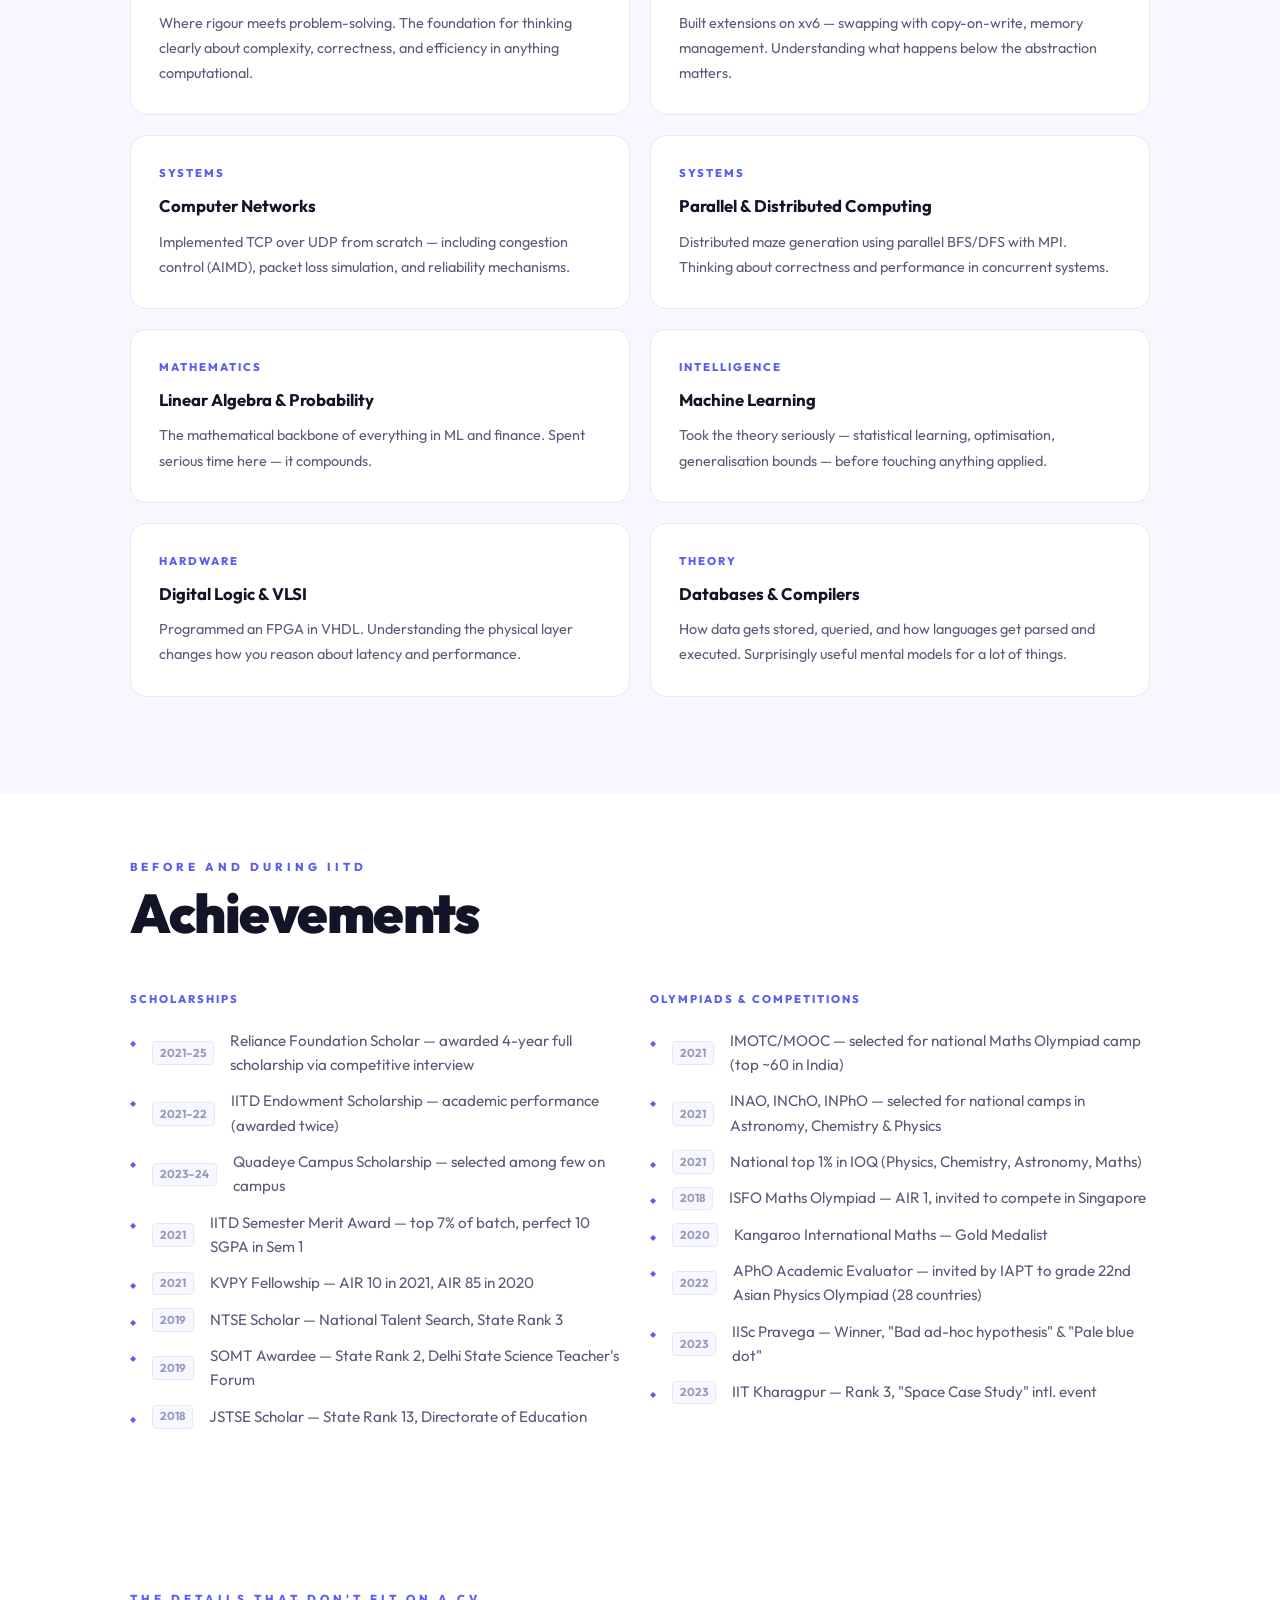
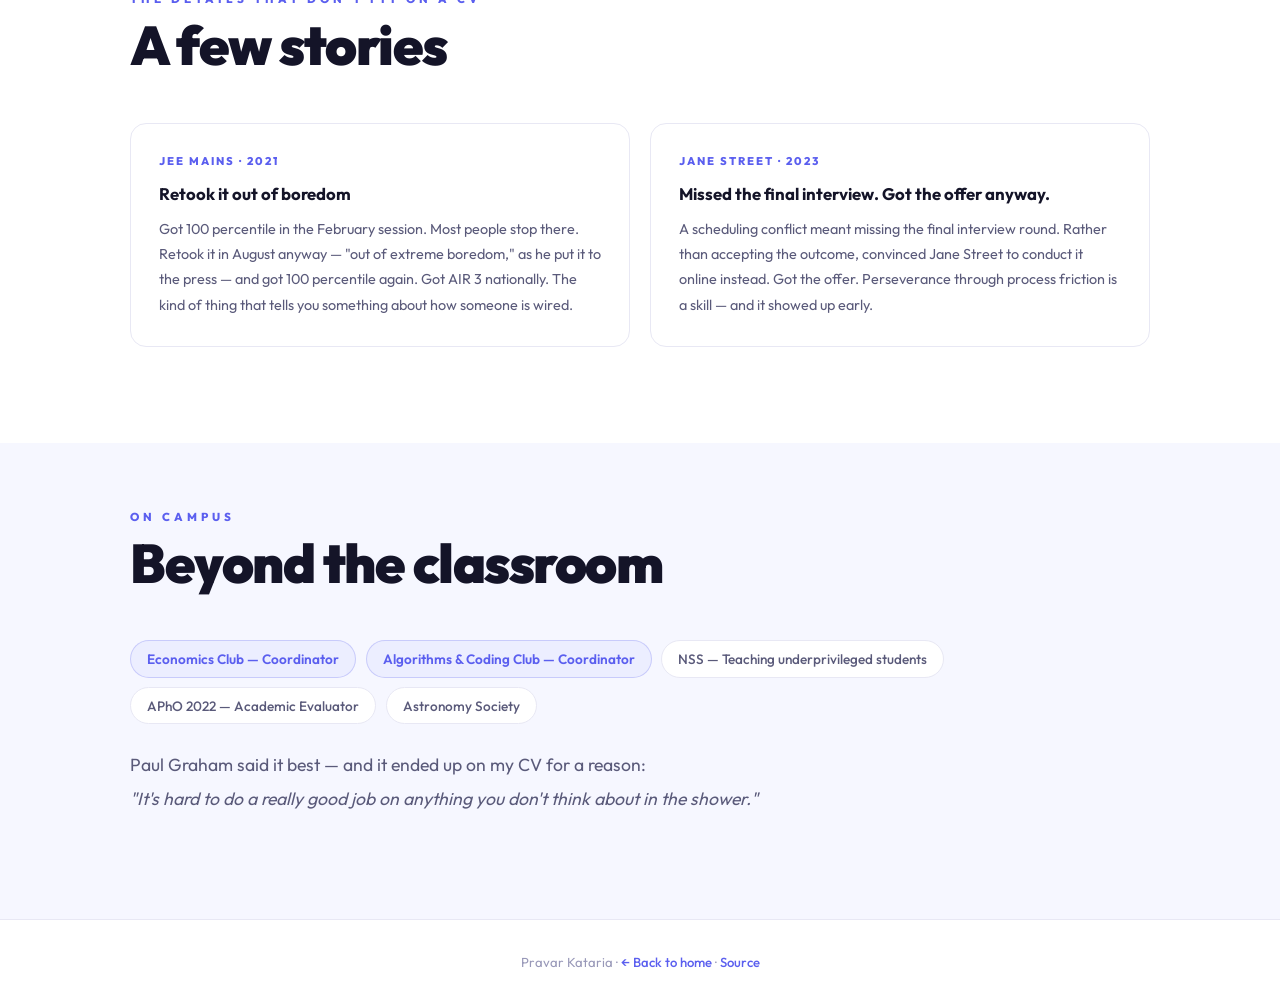
==== commit 683af626: "IITD: add CSE DR4 to banner, JEE 100 percentile twice, Jane Street story" ====
--- a/iitd.html
+++ b/iitd.html
@@ -40,7 +40,7 @@
                 <div class="jee-stat reveal">
                     <div class="jee-rank">AIR 3</div>
                     <div class="jee-exam">JEE Mains 2021</div>
-                    <div class="jee-context">Out of 1.2 million+ candidates</div>
+                    <div class="jee-context">100 percentile · twice · out of 1.2M+ candidates</div>
                 </div>
                 <div class="jee-divider"></div>
                 <div class="jee-stat reveal">
@@ -50,9 +50,9 @@
                 </div>
                 <div class="jee-divider"></div>
                 <div class="jee-stat reveal">
-                    <div class="jee-rank">9.86</div>
-                    <div class="jee-exam">CGPA at IITD</div>
-                    <div class="jee-context">Perfect 10 in first semester</div>
+                    <div class="jee-rank">DR 4</div>
+                    <div class="jee-exam">CSE Dept. Rank · IITD</div>
+                    <div class="jee-context">9.86 CGPA · Perfect 10 in first semester</div>
                 </div>
             </div>
         </div>
@@ -67,6 +67,10 @@
                 <div class="stat-chip reveal">
                     <span class="stat-chip-val">9.86</span>
                     <span class="stat-chip-label">CGPA / 10</span>
+                </div>
+                <div class="stat-chip reveal">
+                    <span class="stat-chip-val">DR 4</span>
+                    <span class="stat-chip-label">CSE Dept. Rank</span>
                 </div>
                 <div class="stat-chip reveal">
                     <span class="stat-chip-val">10</span>
@@ -176,6 +180,26 @@
         </div>
     </div>
 
+    <!-- STORIES -->
+    <div class="detail-section">
+        <div class="container">
+            <div class="section-eyebrow">The details that don't fit on a CV</div>
+            <h2 class="section-heading">A few stories</h2>
+            <div class="detail-grid-2">
+                <div class="detail-card reveal">
+                    <div class="detail-card-label">JEE Mains · 2021</div>
+                    <h3>Retook it out of boredom</h3>
+                    <p>Got 100 percentile in the February session. Most people stop there. Retook it in August anyway — "out of extreme boredom," as he put it to the press — and got 100 percentile again. Got AIR 3 nationally. The kind of thing that tells you something about how someone is wired.</p>
+                </div>
+                <div class="detail-card reveal">
+                    <div class="detail-card-label">Jane Street · 2023</div>
+                    <h3>Missed the final interview. Got the offer anyway.</h3>
+                    <p>A scheduling conflict meant missing the final interview round. Rather than accepting the outcome, convinced Jane Street to conduct it online instead. Got the offer. Perseverance through process friction is a skill — and it showed up early.</p>
+                </div>
+            </div>
+        </div>
+    </div>
+
     <!-- ACTIVITIES -->
     <div class="detail-section-alt">
         <div class="container">
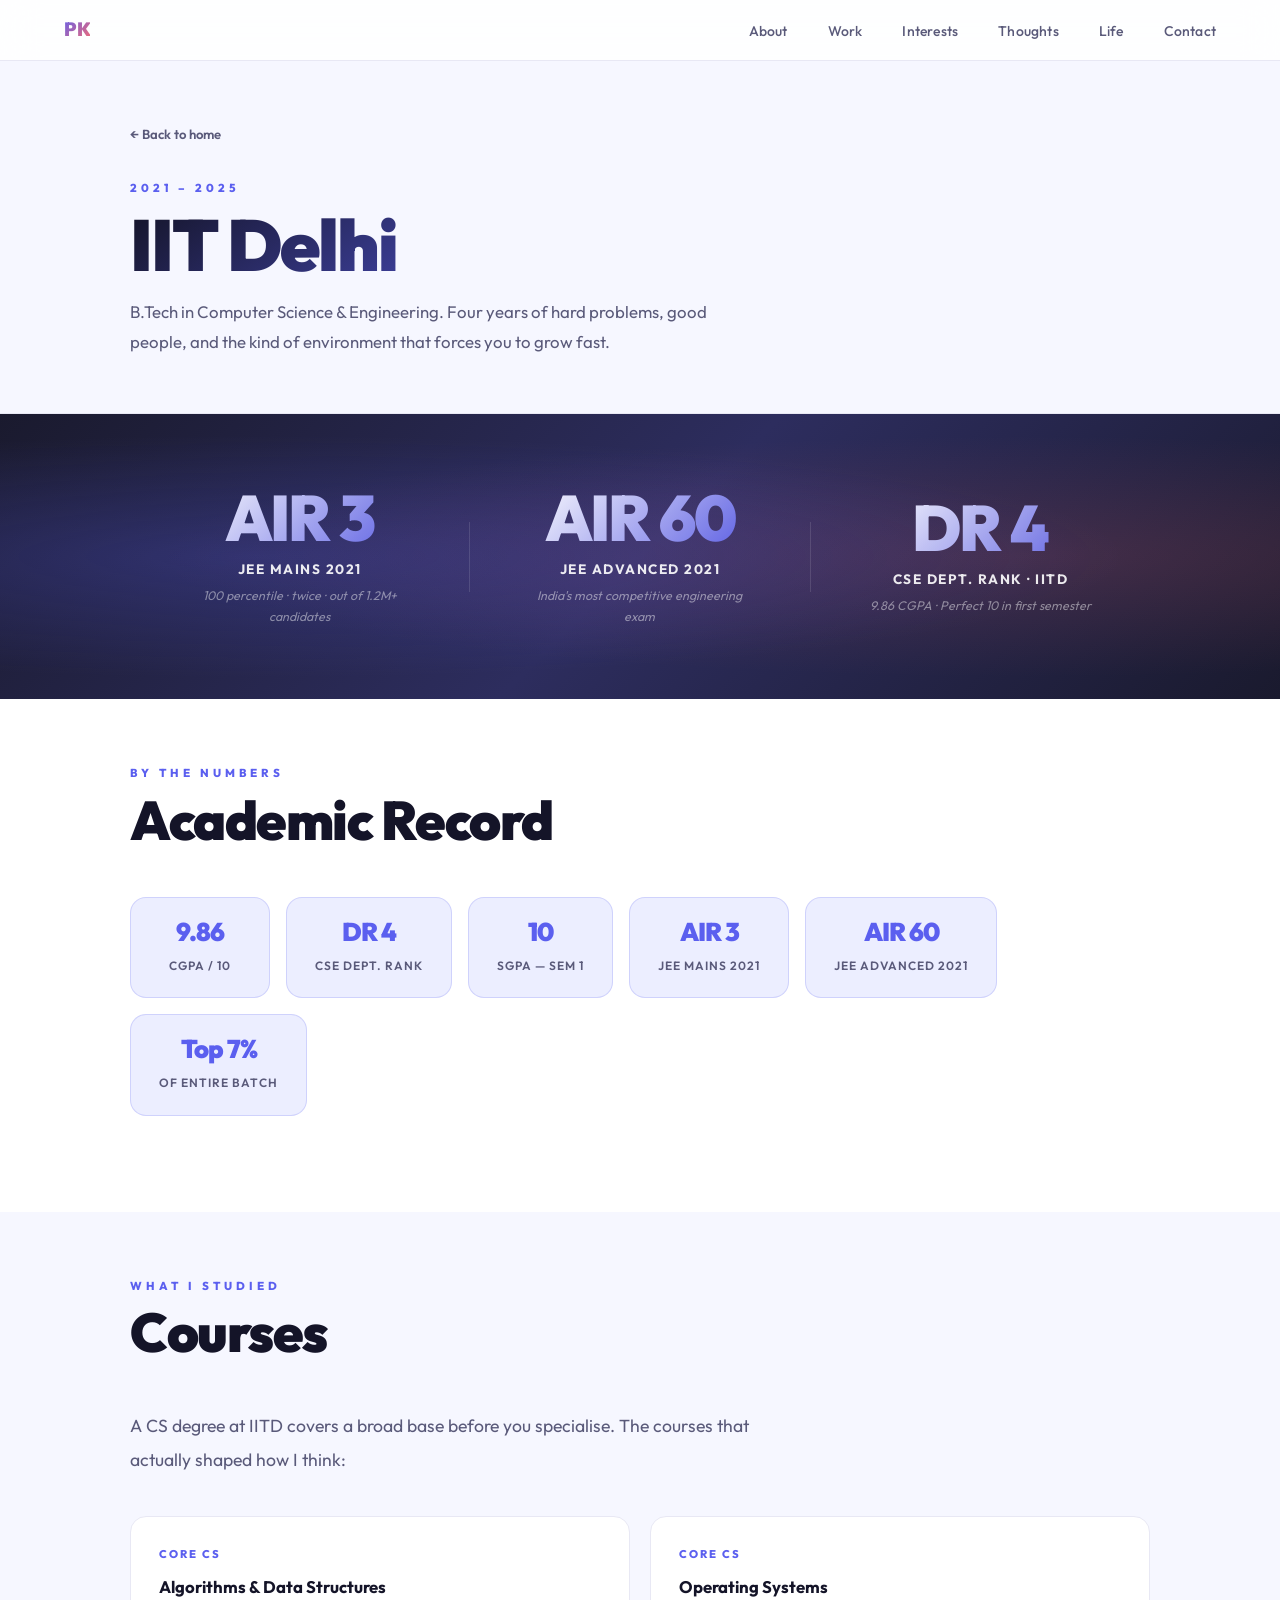
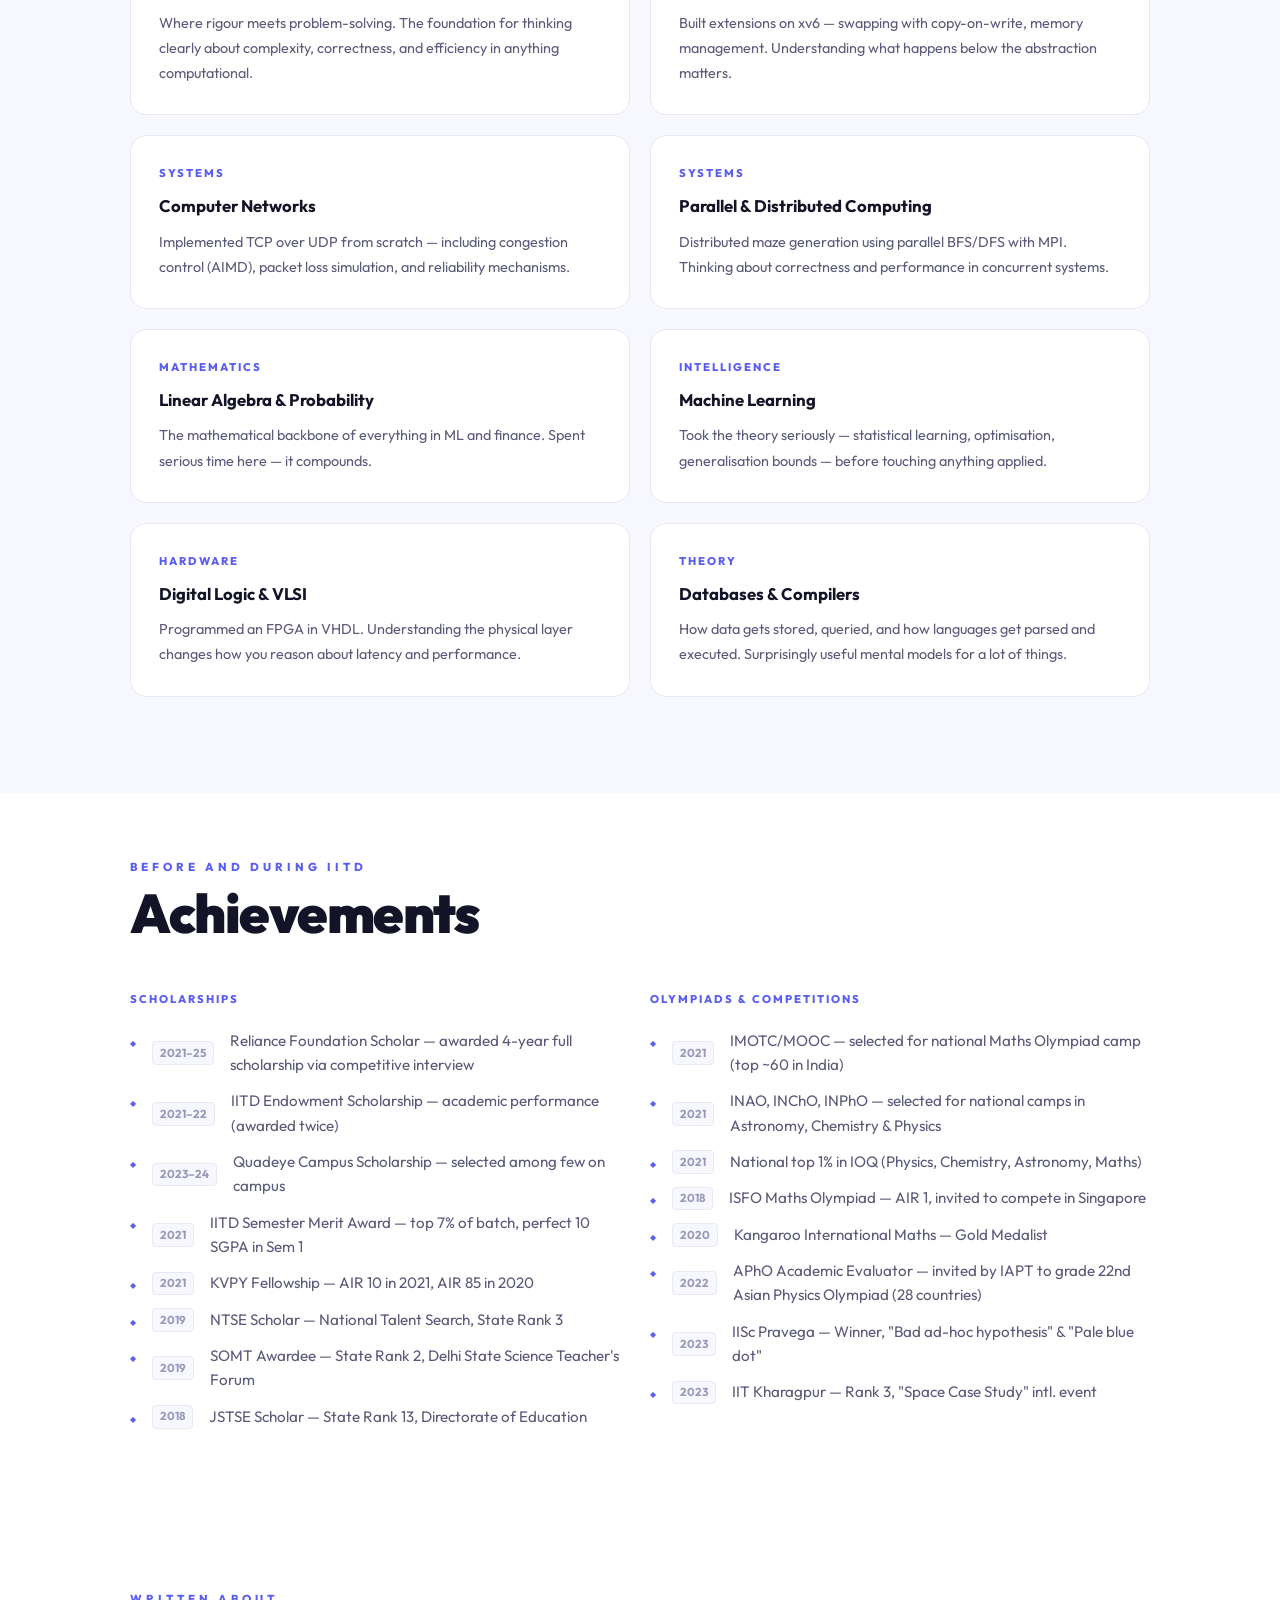
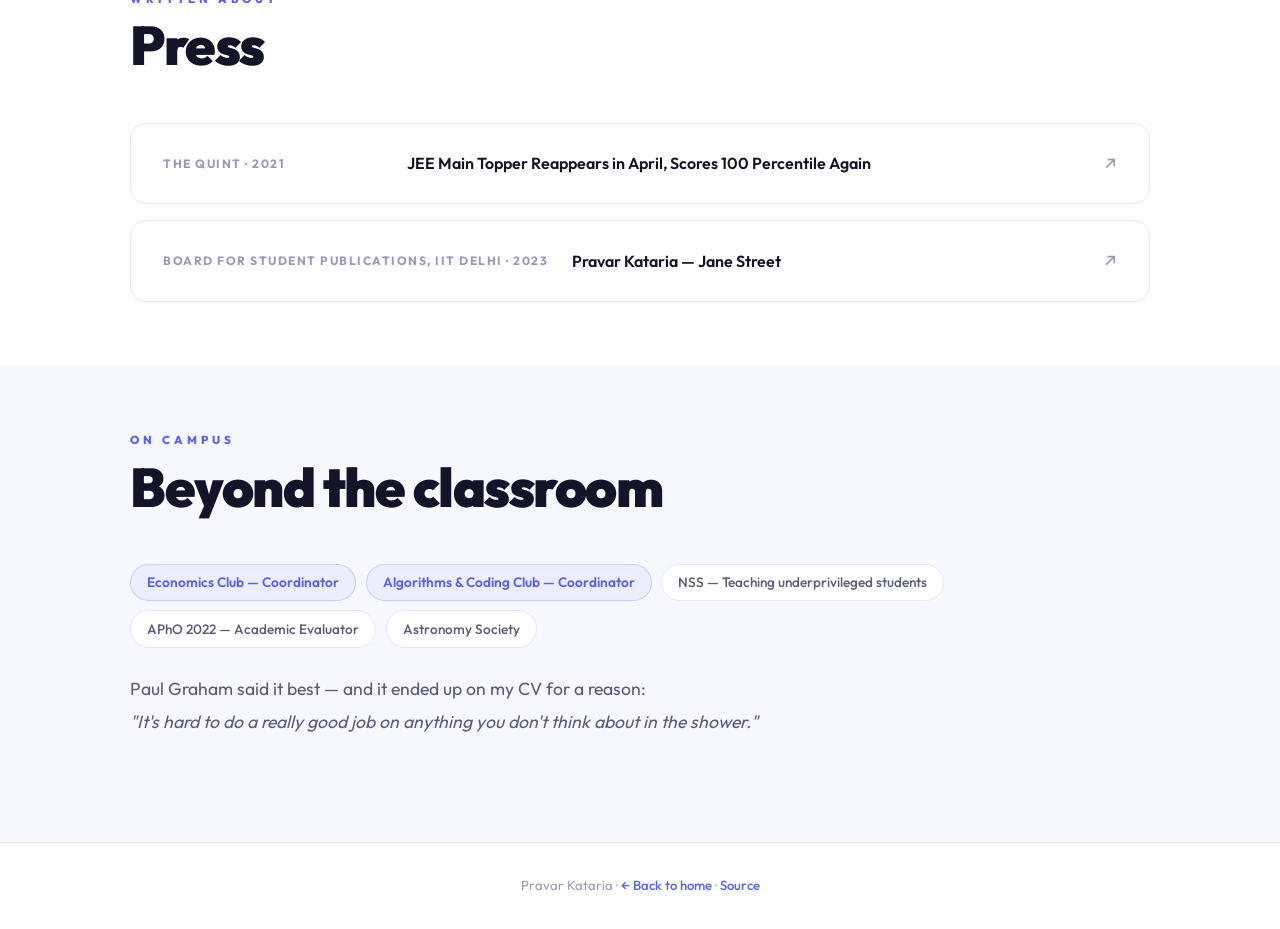
==== commit e02f3e40: "IITD: replace stories section with clean press links" ====
--- a/iitd.html
+++ b/iitd.html
@@ -180,22 +180,22 @@
         </div>
     </div>
 
-    <!-- STORIES -->
+    <!-- PRESS -->
     <div class="detail-section">
         <div class="container">
-            <div class="section-eyebrow">The details that don't fit on a CV</div>
-            <h2 class="section-heading">A few stories</h2>
-            <div class="detail-grid-2">
-                <div class="detail-card reveal">
-                    <div class="detail-card-label">JEE Mains · 2021</div>
-                    <h3>Retook it out of boredom</h3>
-                    <p>Got 100 percentile in the February session. Most people stop there. Retook it in August anyway — "out of extreme boredom," as he put it to the press — and got 100 percentile again. Got AIR 3 nationally. The kind of thing that tells you something about how someone is wired.</p>
-                </div>
-                <div class="detail-card reveal">
-                    <div class="detail-card-label">Jane Street · 2023</div>
-                    <h3>Missed the final interview. Got the offer anyway.</h3>
-                    <p>A scheduling conflict meant missing the final interview round. Rather than accepting the outcome, convinced Jane Street to conduct it online instead. Got the offer. Perseverance through process friction is a skill — and it showed up early.</p>
-                </div>
+            <div class="section-eyebrow">Written about</div>
+            <h2 class="section-heading">Press</h2>
+            <div class="press-links">
+                <a href="https://www.thequint.com/news/india/jee-mains-topper-reappears-in-april-scores-100-percentile-again" target="_blank" rel="noopener" class="press-card reveal">
+                    <div class="press-meta">The Quint · 2021</div>
+                    <div class="press-title">JEE Main Topper Reappears in April, Scores 100 Percentile Again</div>
+                    <div class="press-arrow">↗</div>
+                </a>
+                <a href="https://www.bspiitd.com/post/pravar-kataria-jane-street" target="_blank" rel="noopener" class="press-card reveal">
+                    <div class="press-meta">Board for Student Publications, IIT Delhi · 2023</div>
+                    <div class="press-title">Pravar Kataria — Jane Street</div>
+                    <div class="press-arrow">↗</div>
+                </a>
             </div>
         </div>
     </div>
--- a/styles.css
+++ b/styles.css
@@ -1055,6 +1055,66 @@
     white-space: nowrap;
     align-self: center;
     flex-shrink: 0;
+}
+
+/* Press links */
+.press-links {
+    display: flex;
+    flex-direction: column;
+    gap: 1rem;
+}
+
+.press-card {
+    display: flex;
+    align-items: center;
+    gap: 1.5rem;
+    background: var(--bg);
+    border: 1px solid var(--border);
+    border-radius: var(--radius);
+    padding: 1.5rem 2rem;
+    text-decoration: none;
+    transition: all 0.25s ease;
+}
+
+.press-card:hover {
+    border-color: var(--primary);
+    box-shadow: var(--shadow);
+    transform: translateX(5px);
+}
+
+.press-meta {
+    font-size: 0.75rem;
+    font-weight: 700;
+    text-transform: uppercase;
+    letter-spacing: 1.5px;
+    color: var(--text-light);
+    white-space: nowrap;
+    min-width: 220px;
+}
+
+.press-title {
+    font-size: 1rem;
+    font-weight: 600;
+    color: var(--text);
+    flex: 1;
+    line-height: 1.4;
+}
+
+.press-arrow {
+    font-size: 1.2rem;
+    color: var(--text-light);
+    transition: color 0.2s, transform 0.2s;
+    flex-shrink: 0;
+}
+
+.press-card:hover .press-arrow {
+    color: var(--primary);
+    transform: translate(3px, -3px);
+}
+
+@media (max-width: 600px) {
+    .press-card { flex-wrap: wrap; gap: 0.5rem; }
+    .press-meta { min-width: unset; }
 }
 
 /* JEE Banner */
